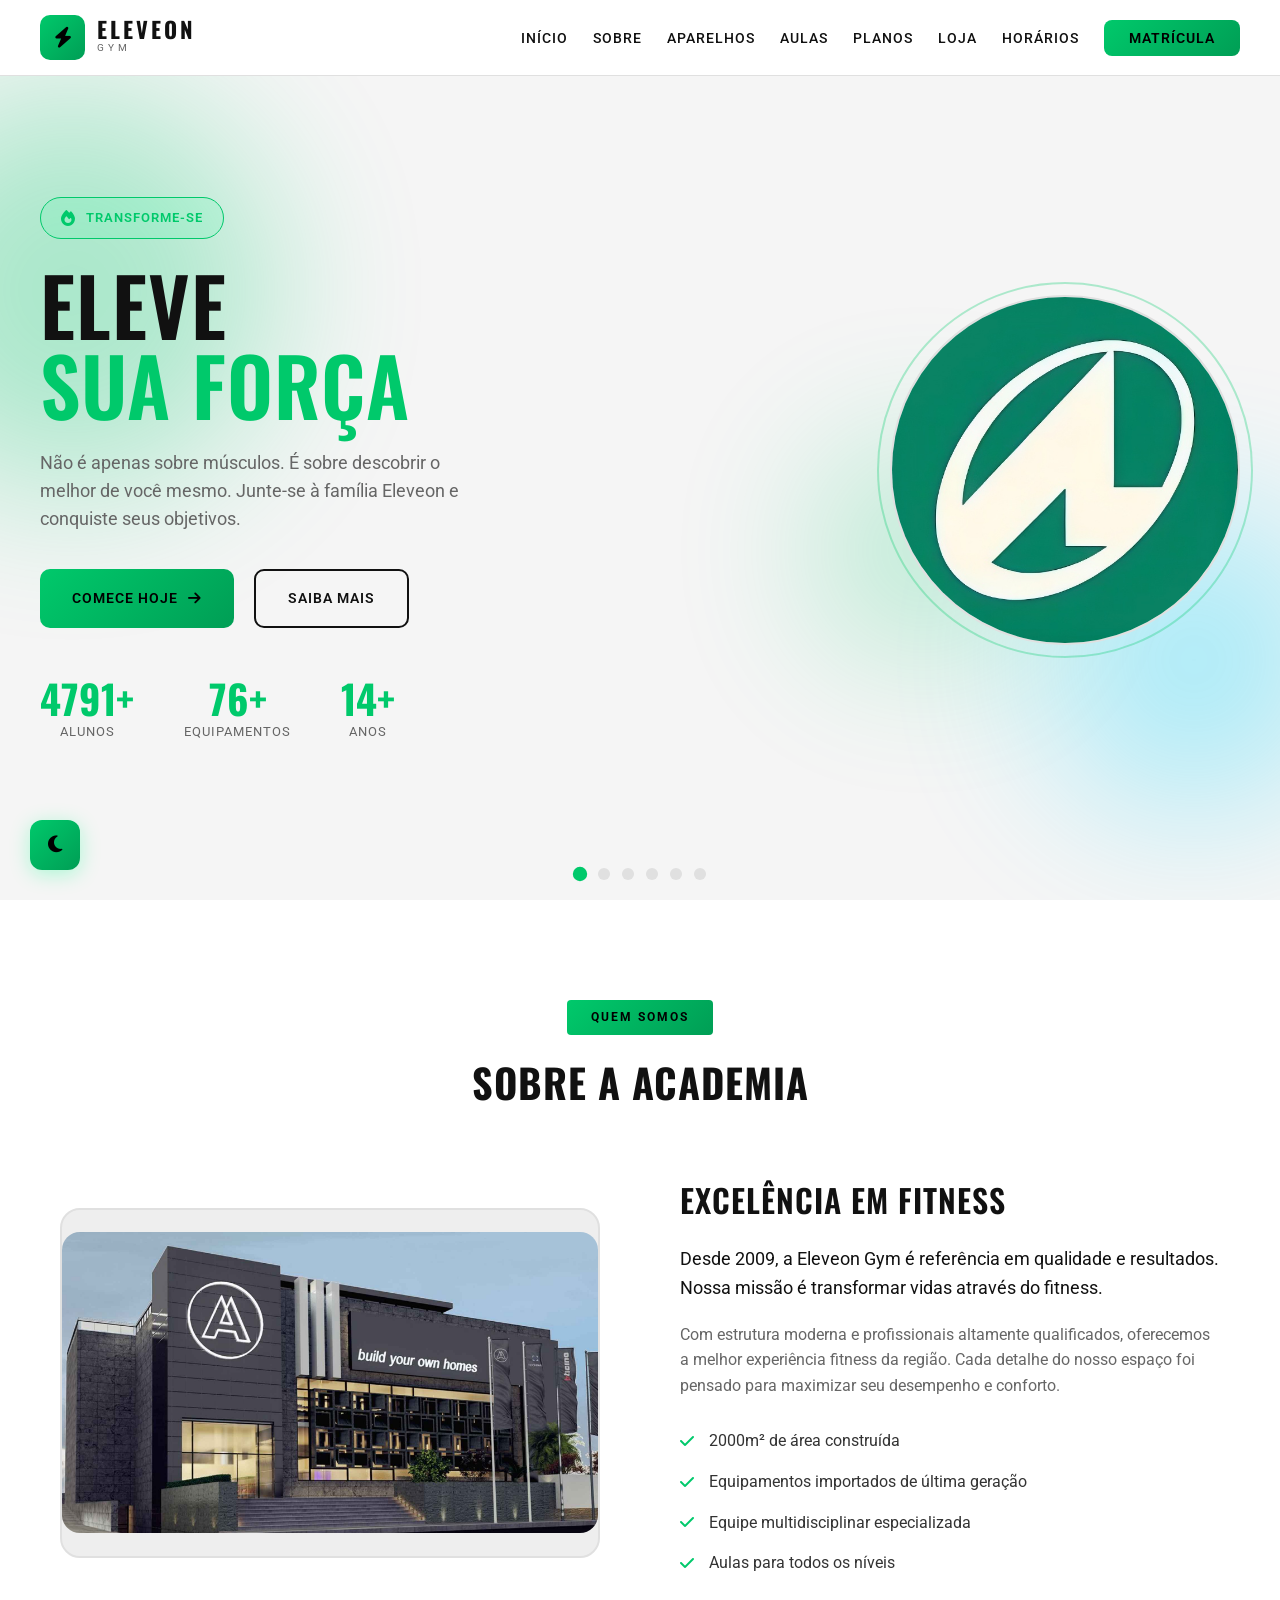
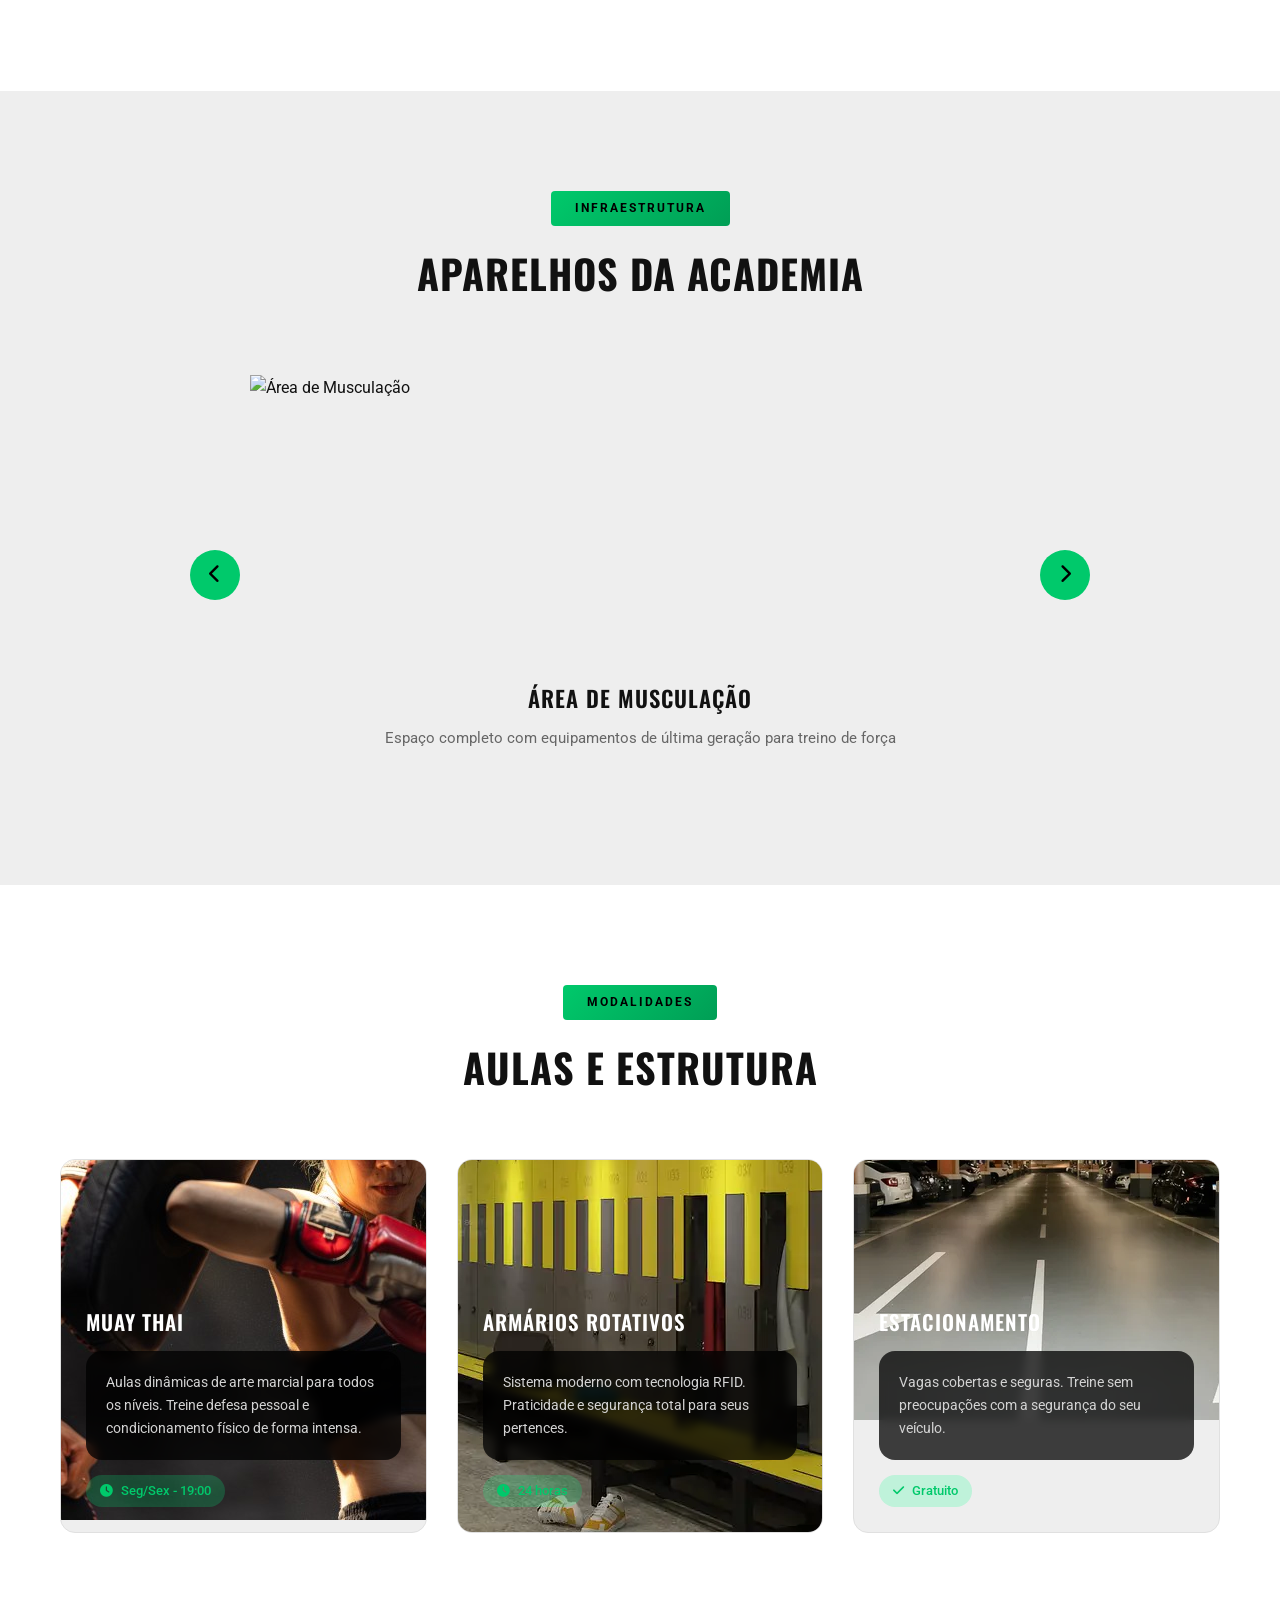
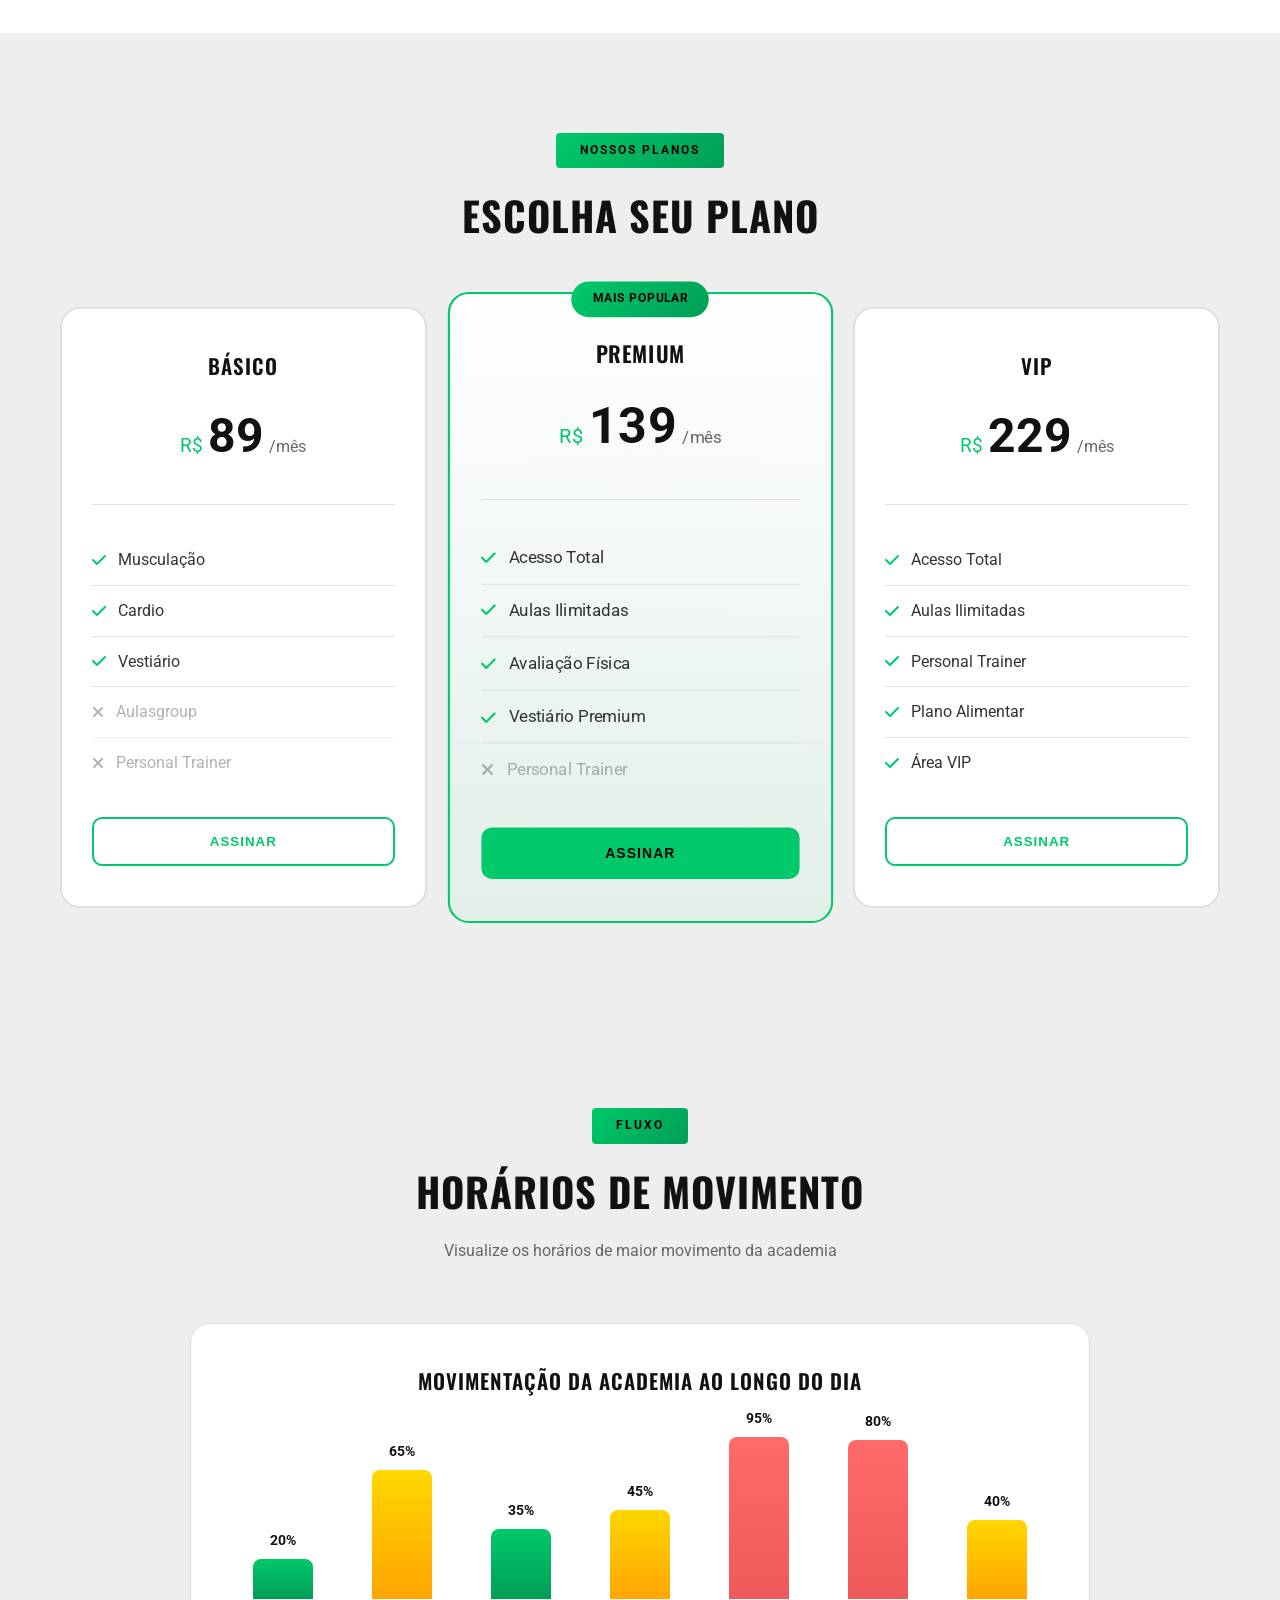
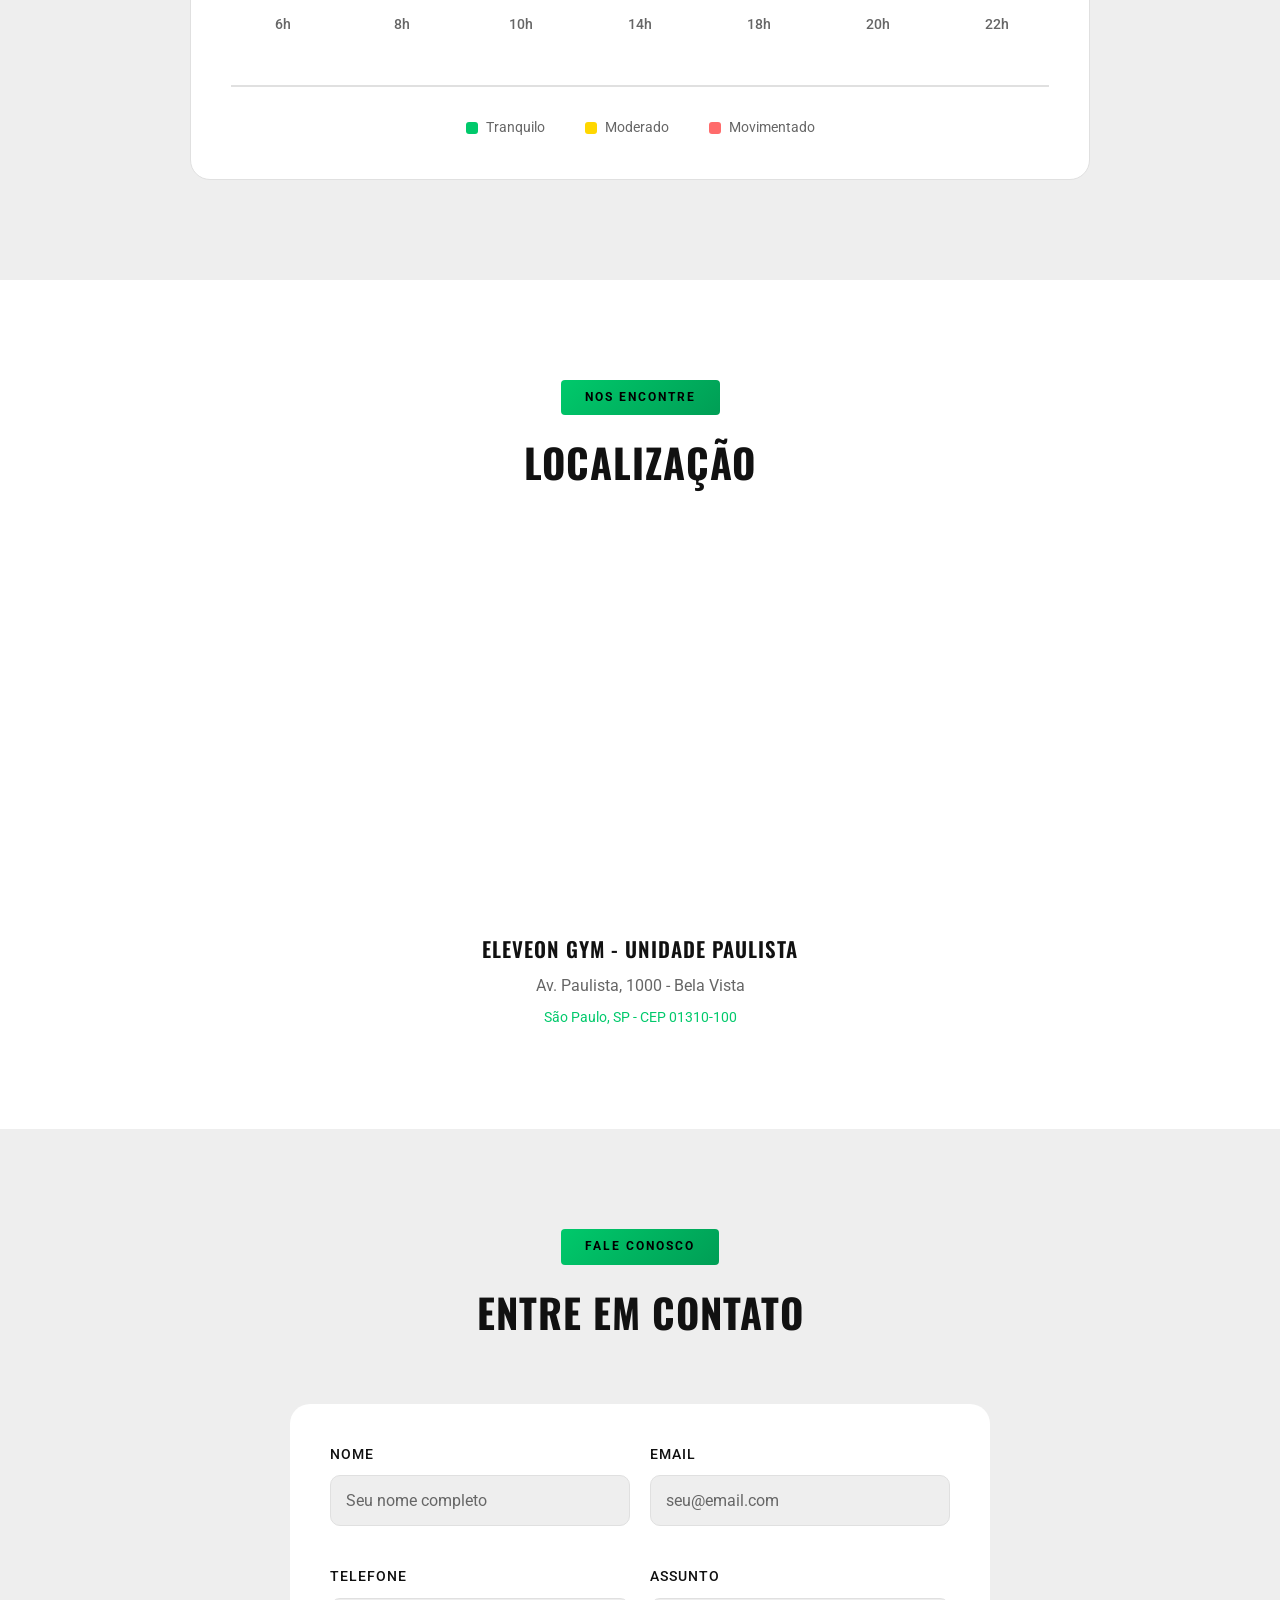
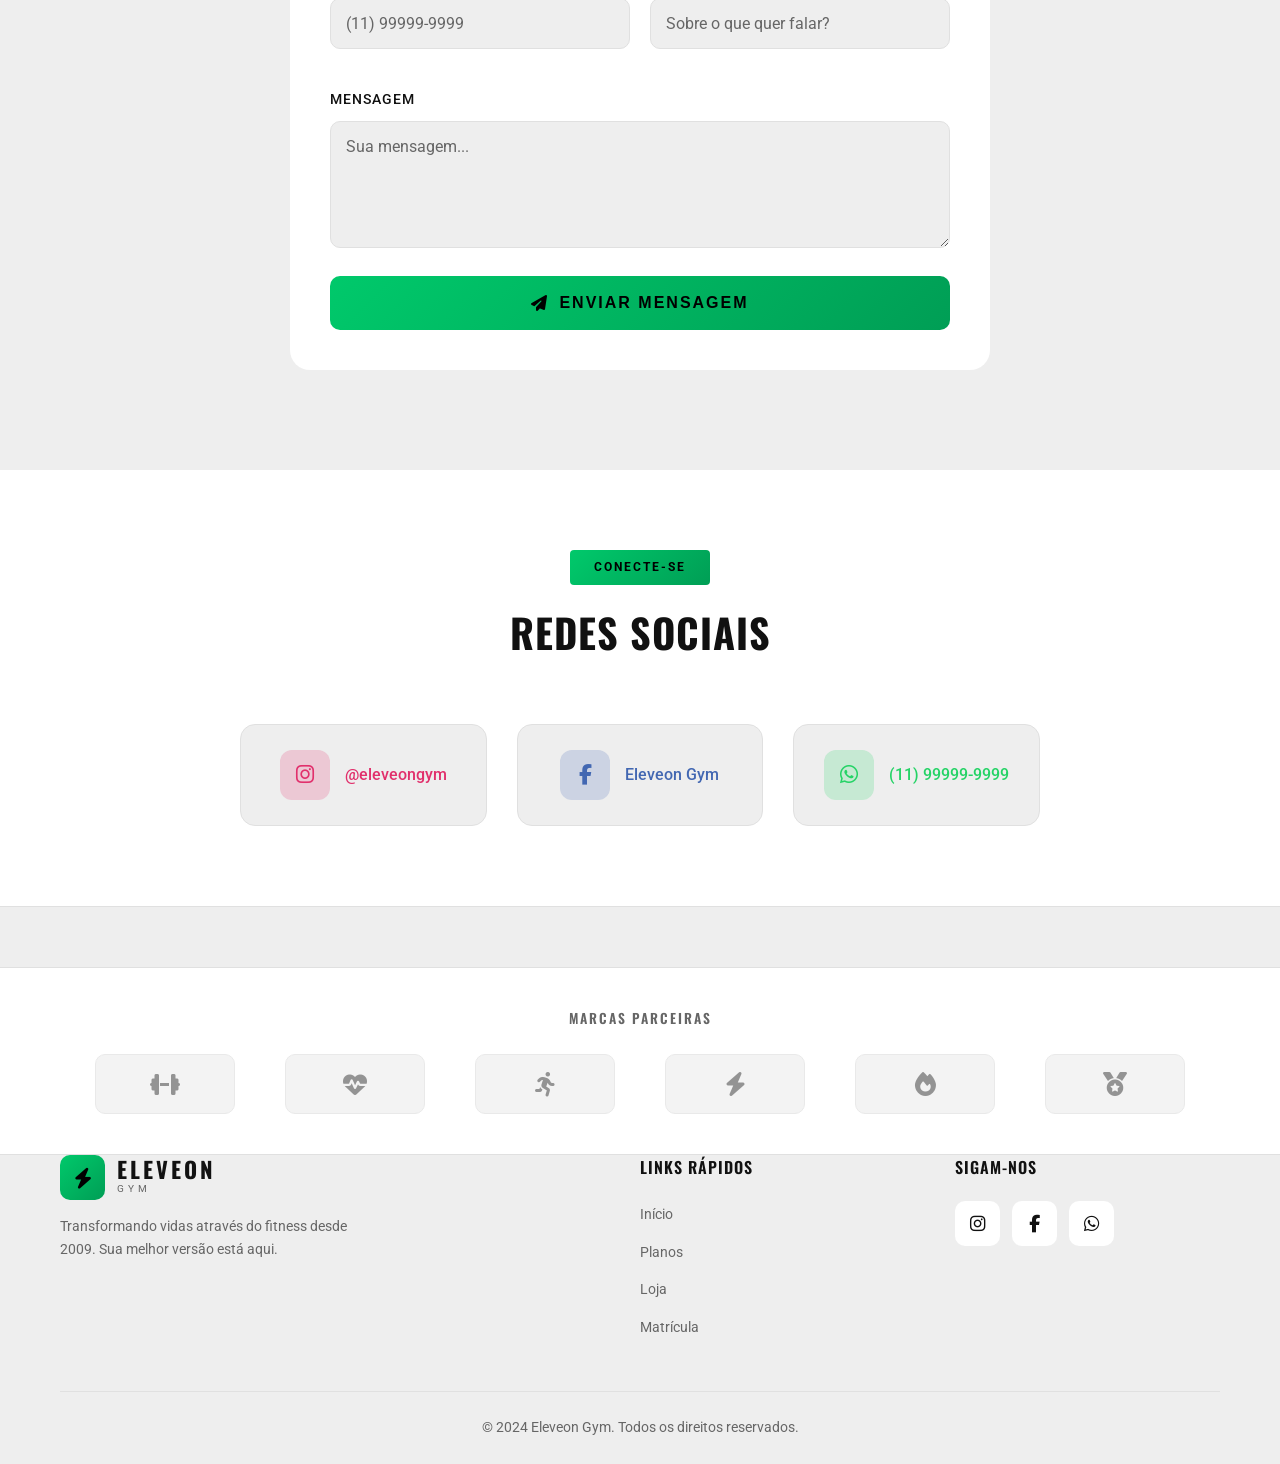
==== EleveOnGym-prototipo/index.html @ 3f0f0d49 "10/03/2026 prototipo eleveongym" ====
<!DOCTYPE html>
<html lang="pt-BR" data-theme="dark">
<head>
    <meta charset="UTF-8">
    <meta name="viewport" content="width=device-width, initial-scale=1.0">
    <title>Eleveon Gym | Transforme Seu Corpo</title>
    <link rel="stylesheet" href="style.css">
    <link rel="preconnect" href="https://fonts.googleapis.com">
    <link rel="preconnect" href="https://fonts.gstatic.com" crossorigin>
    <link href="https://fonts.googleapis.com/css2?family=Oswald:wght@300;400;500;600;700&family=Roboto:wght@300;400;500;700;900&display=swap" rel="stylesheet">
    <link rel="stylesheet" href="https://cdnjs.cloudflare.com/ajax/libs/font-awesome/6.5.1/css/all.min.css">
    <link rel="icon" href="assets/logo-circulo-eleveon.png">
</head>
<body>
    <!-- Theme Toggle -->
    <button class="theme-toggle" id="themeToggle" aria-label="Alternar tema">
        <i class="fas fa-sun"></i>
    </button>

    <!-- Scroll Top Button -->
    <button class="scroll-top" id="scrollTop" aria-label="Voltar ao topo">
        <i class="fas fa-chevron-up"></i>
    </button>

   

    <!-- Header -->
    <header class="main-header" id="mainHeader">
        <div class="header-wrapper">
            <a href="index.html" class="brand-logo">
                <div class="logo-icon">
                    <i class="fas fa-bolt"></i>
                </div>
                <div class="logo-text">
                    <span class="logo-main">ELEVEON</span>
                    <span class="logo-sub">GYM</span>
                </div>
            </a>
            
<nav class="main-nav" id="mainNav">
                <ul class="nav-menu">
                    <li><a href="#hero" class="nav-link">Início</a></li>
                    <li><a href="#sobre" class="nav-link">Sobre</a></li>
                    <li><a href="#aparelhos" class="nav-link">Aparelhos</a></li>
                    <li><a href="#aulas" class="nav-link">Aulas</a></li>
                    <li><a href="#planos" class="nav-link">Planos</a></li>
                    <li><a href="loja.html" class="nav-link">Loja</a></li>
                    <li><a href="#horarios" class="nav-link">Horários</a></li>
                    <li><a href="matricula.html" class="nav-link nav-cta">Matrícula</a></li>
                </ul>
            </nav>

            <button class="mobile-toggle" id="mobileToggle">
                <span></span>
                <span></span>
                <span></span>
            </button>
        </div>
    </header>

    <!-- Hero Section -->
    <section class="hero-section" id="hero">
        <div class="hero-shapes">
            <div class="shape shape-1"></div>
            <div class="shape shape-2"></div>
            <div class="shape shape-3"></div>
        </div>
        <div class="hero-content">
            <div class="hero-badge">
                <i class="fas fa-fire"></i>
                <span>Transforme-se</span>
            </div>
            <h1 class="hero-title">
                <span class="title-line">ELEVE</span>
                <span class="title-line accent">SUA FORÇA</span>
            </h1>
            <p class="hero-text">Não é apenas sobre músculos. É sobre descobrir o melhor de você mesmo. Junte-se à família Eleveon e conquiste seus objetivos.</p>
            <div class="hero-buttons">
                <a href="matricula.html" class="btn-hero primary">
                    <span>Comece Hoje</span>
                    <i class="fas fa-arrow-right"></i>
                </a>
                <a href="#sobre" class="btn-hero secondary">
                    <span>Saiba Mais</span>
                </a>
            </div>
            <div class="hero-stats">
                <div class="stat-item">
                    <span class="stat-number" data-count="5000">0</span>
                    <span class="stat-label">Alunos</span>
                </div>
                <div class="stat-item">
                    <span class="stat-number" data-count="80">0</span>
                    <span class="stat-label">Equipamentos</span>
                </div>
                <div class="stat-item">
                    <span class="stat-number" data-count="15">0</span>
                    <span class="stat-label">Anos</span>
                </div>
            </div>
        </div>
        <div class="hero-visual">
    <div class="visual-circle">
        <img src="assets/logo-eleveongym.jpeg" alt="Logo Eleveon Gym"  >
    </div>
</div>
    </section>

    <!-- About Section -->
    <section class="about-section" id="sobre">
        <div class="container">
            <div class="section-header">
                <span class="section-tag">Quem Somos</span>
                <h2 class="section-title">Sobre a Academia</h2>
            </div>
            <div class="about-grid">
                <div class="about-image">
                    <div class="image-frame">
                        <div class="frame-inner">
                            <img src="assets/fachada-academia.jpg" id="img-sobre">
                        </div>
                        <div class="frame-accent"></div>
                    </div>
                </div>
                <div class="about-content">
                    <h3>Excelência em Fitness</h3>
                    <p class="lead">Desde 2009, a Eleveon Gym é referência em qualidade e resultados. Nossa missão é transformar vidas através do fitness.</p>
                    <p>Com estrutura moderna e profissionais altamente qualificados, oferecemos a melhor experiência fitness da região. Cada detalhe do nosso espaço foi pensado para maximizar seu desempenho e conforto.</p>
                    <ul class="about-list">
                        <li>
                            <i class="fas fa-check"></i>
                            <span>2000m² de área construída</span>
                        </li>
                        <li>
                            <i class="fas fa-check"></i>
                            <span>Equipamentos importados de última geração</span>
                        </li>
                        <li>
                            <i class="fas fa-check"></i>
                            <span>Equipe multidisciplinar especializada</span>
                        </li>
                        <li>
                            <i class="fas fa-check"></i>
                            <span>Aulas para todos os níveis</span>
                        </li>
                    </ul>
                </div>
            </div>
        </div>
    </section>

    <!-- Equipment Carousel Section -->
    <section class="equipment-section" id="aparelhos">
        <div class="container">
            <div class="section-header light">
                <span class="section-tag">Infraestrutura</span>
                <h2 class="section-title">Aparelhos da Academia</h2>
            </div>
            
            <!-- Carousel -->
            <div class="equipment-carousel">
                <button class="carousel-btn prev-btn" id="prevBtn">
                    <i class="fas fa-chevron-left"></i>
                </button>
                
                <div class="carousel-track-wrapper">
                    <div class="carousel-track" id="carouselTrack">
                        <div class="carousel-card">
                            <div class="card-image">
                                <img src="https://images.unsplash.com/photo-1534438327276-14e5300c3a48?w=500&h=350&fit=crop" alt="Área de Musculação">
                            </div>
                            <div class="card-content">
                                <h4>Área de Musculação</h4>
                                <p>Espaço completo com equipamentos de última geração para treino de força</p>
                            </div>
                        </div>
                        <div class="carousel-card">
                            <div class="card-image">
                                <img src="https://images.unsplash.com/photo-1571902943202-507ec2618e8f?w=500&h=350&fit=crop" alt="Esteiras e Cardio">
                            </div>
                            <div class="card-content">
                                <h4>Cardio e Esteiras</h4>
                                <p>Esteiras inteligentes e equipamentos de cardio de alta performance</p>
                            </div>
                        </div>
                        <div class="carousel-card">
                            <div class="card-image">
                                <img src="https://images.unsplash.com/photo-1517836357463-d25dfeac3438?w=500&h=350&fit=crop" alt="Halteres e Pesos">
                            </div>
                            <div class="card-content">
                                <h4>Halteres e Pesos</h4>
                                <p>Complete sua rotina com nossa variedade de halteres e barras</p>
                            </div>
                        </div>
                        <div class="carousel-card">
                            <div class="card-image">
                                <img src="https://images.unsplash.com/photo-1540497077202-7c8a3999166f?w=500&h=350&fit=crop" alt="Máquinas de Musculação">
                            </div>
                            <div class="card-content">
                                <h4>Máquinas Guidadas</h4>
                                <p>Equipamentos modernos para treino seguro e eficiente</p>
                            </div>
                        </div>
                        <div class="carousel-card">
                            <div class="card-image">
                                <img src="https://images.unsplash.com/photo-1518611012118-696072aa579a?w=500&h=350&fit=crop" alt="Área Funcional">
                            </div>
                            <div class="card-content">
                                <h4>Área Funcional</h4>
                                <p>Espaço dedicado para treinamento funcional e crossfit</p>
                            </div>
                        </div>
                        <div class="carousel-card">
                            <div class="card-image">
                                <img src="https://images.unsplash.com/photo-1549576490-b0b4831ef60a?w=500&h=350&fit=crop" alt="Aulas Coletivas">
                            </div>
                            <div class="card-content">
                                <h4>Aulas Coletivas</h4>
                                <p>Diversas modalidades de aulas em grupo com instrutores especializados</p>
                            </div>
                        </div>
                    </div>
                </div>
                
                <button class="carousel-btn next-btn" id="nextBtn">
                    <i class="fas fa-chevron-right"></i>
                </button>
            </div>
            
            <!-- Carousel Dots -->
            <div class="carousel-dots" id="carouselDots">
                <span class="dot active" data-index="0"></span>
                <span class="dot" data-index="1"></span>
                <span class="dot" data-index="2"></span>
                <span class="dot" data-index="3"></span>
                <span class="dot" data-index="4"></span>
                <span class="dot" data-index="5"></span>
            </div>
        </div>
    </section>

    <!-- Classes Section -->
    <section class="classes-section" id="aulas">
        <div class="container">
            <div class="section-header">
                <span class="section-tag">Modalidades</span>
                <h2 class="section-title">Aulas e Estrutura</h2>
            </div>
            <div class="classes-grid">
                <div class="class-card muay-thai">
                    <div class="class-visual">
                        <img src="assets/muay-thai-academia.jpg">
                    </div>
                    <div class="class-content">
                        <h4>Muay Thai</h4>
                        <p>Aulas dinâmicas de arte marcial para todos os níveis. Treine defesa pessoal e condicionamento físico de forma intensa.</p>
                        <span class="class-time">
                            <i class="fas fa-clock"></i>
                            Seg/Sex - 19:00
                        </span>
                    </div>
                </div>
                <div class="class-card lockers">
                    <div class="class-visual">
                        <img src="assets/armario-academia1.webp">
                    </div>
                    <div class="class-content">
                        <h4>Armários Rotativos</h4>
                        <p>Sistema moderno com tecnologia RFID. Praticidade e segurança total para seus pertences.</p>
                        <span class="class-time">
                            <i class="fas fa-clock"></i>
                            24 horas
                        </span>
                    </div>
                </div>
                <div class="class-card parking">
                    <div class="class-visual">
                        <img src="assets/estac1-academia.webp">
                    </div>
                    <div class="class-content">
                        <h4>Estacionamento</h4>
                        <p>Vagas cobertas e seguras. Treine sem preocupações com a segurança do seu veículo.</p>
                        <span class="class-time">
                            <i class="fas fa-check"></i>
                            Gratuito
                        </span>
                    </div>
                </div>
            </div>
        </div>
    </section>

    <!-- Plans Section -->
    <section class="plans-section" id="planos">
        <div class="container">
            <div class="section-header light">
                <span class="section-tag">Nossos Planos</span>
                <h2 class="section-title">Escolha Seu Plano</h2>
            </div>
            <div class="plans-grid">
                <div class="plan-card basic">
                    <div class="plan-header">
                        <h4>Básico</h4>
                        <div class="plan-price">
                            <span class="currency">R$</span>
                            <span class="amount">89</span>
                            <span class="period">/mês</span>
                        </div>
                    </div>
                    <ul class="plan-features">
                        <li><i class="fas fa-check"></i> Musculação</li>
                        <li><i class="fas fa-check"></i> Cardio</li>
                        <li><i class="fas fa-check"></i> Vestiário</li>
                        <li class="disabled"><i class="fas fa-times"></i> Aulasgroup</li>
                        <li class="disabled"><i class="fas fa-times"></i> Personal Trainer</li>
                    </ul>
                    <button onclick="window.location.href='matricula.html';" class="plan-btn">Assinar</button>
                </div>
                <div class="plan-card premium featured">
                    <div class="plan-badge">Mais Popular</div>
                    <div class="plan-header">
                        <h4>Premium</h4>
                        <div class="plan-price">
                            <span class="currency">R$</span>
                            <span class="amount">139</span>
                            <span class="period">/mês</span>
                        </div>
                    </div>
                    <ul class="plan-features">
                        <li><i class="fas fa-check"></i> Acesso Total</li>
                        <li><i class="fas fa-check"></i> Aulas Ilimitadas</li>
                        <li><i class="fas fa-check"></i> Avaliação Física</li>
                        <li><i class="fas fa-check"></i> Vestiário Premium</li>
                        <li class="disabled"><i class="fas fa-times"></i> Personal Trainer</li>
                    </ul>
                    <button onclick="window.location.href='matricula.html';" class="plan-btn">Assinar</button>
                </div>
                <div class="plan-card vip">
                    <div class="plan-header">
                        <h4>VIP</h4>
                        <div class="plan-price">
                            <span class="currency">R$</span>
                            <span class="amount">229</span>
                            <span class="period">/mês</span>
                        </div>
                    </div>
                    <ul class="plan-features">
                        <li><i class="fas fa-check"></i> Acesso Total</li>
                        <li><i class="fas fa-check"></i> Aulas Ilimitadas</li>
                        <li><i class="fas fa-check"></i> Personal Trainer</li>
                        <li><i class="fas fa-check"></i> Plano Alimentar</li>
                        <li><i class="fas fa-check"></i> Área VIP</li>
                    </ul>
                    <button onclick="window.location.href='matricula.html';" class="plan-btn">Assinar</button>
                </div>
            </div>
        </div>
    </section>

  

    <!-- Hours Chart Section -->
    <section class="chart-section" id="horarios">
        <div class="container">
            <div class="section-header light">
                <span class="section-tag">Fluxo</span>
                <h2 class="section-title">Horários de Movimento</h2>
                <p class="section-desc">Visualize os horários de maior movimento da academia</p>
            </div>
            <div class="chart-container" id="gymChart">
                <!-- Chart will be generated by JavaScript -->
            </div>
        </div>
    </section>

<!-- Location Section -->
    <section class="location-section" id="localizacao">
        <div class="container">
            <div class="section-header">
                <span class="section-tag">Nos Encontre</span>
                <h2 class="section-title">Localização</h2>
            </div>
            <div class="map-container">
                <iframe 
                    src="https://www.google.com/maps/embed?pb=!1m18!1m12!1m3!1d3657.0972573792995!2d-46.65217618554343!3d-23.56205728468081!2m3!1f0!2f0!3f0!3m2!1i1024!2i768!4f13.1!3m3!1m2!1s0x94ce59541c6c79c3%3A0x36a90cd7bc5d302!2sAv.%20Paulista%2C%20S%C3%A3o%20Paulo%20-%20SP!5e0!3m2!1spt-BR!2sbr!4v1645564758621!5m2!1spt-BR!2sbr" 
                    width="100%" 
                    height="350" 
                    style="border:0; border-radius: 20px;" 
                    allowfullscreen="" 
                    loading="lazy">
                </iframe>
                <div class="map-info">
                    <h4>Eleveon Gym - Unidade Paulista</h4>
                    <p>Av. Paulista, 1000 - Bela Vista</p>
                    <span>São Paulo, SP - CEP 01310-100</span>
                </div>
            </div>
        </div>
    </section>

    <!-- Contact Section -->
    <section class="contact-section" id="contato">
        <div class="container">
            <div class="section-header">
                <span class="section-tag">Fale Conosco</span>
                <h2 class="section-title">Entre em Contato</h2>
            </div>
            <form class="contact-form" id="contactForm">
                <div class="form-row">
                    <div class="form-group">
                        <label for="nome">Nome</label>
                        <input type="text" id="nome" placeholder="Seu nome completo" required>
                    </div>
                    <div class="form-group">
                        <label for="email">Email</label>
                        <input type="email" id="email" placeholder="seu@email.com" required>
                    </div>
                </div>
                <div class="form-row">
                    <div class="form-group">
                        <label for="telefone">Telefone</label>
                        <input type="tel" id="telefone" placeholder="(11) 99999-9999" required>
                    </div>
                    <div class="form-group">
                        <label for="assunto">Assunto</label>
                        <input type="text" id="assunto" placeholder="Sobre o que quer falar?">
                    </div>
                </div>
                <div class="form-group full">
                    <label for="mensagem">Mensagem</label>
                    <textarea id="mensagem" rows="5" placeholder="Sua mensagem..." required></textarea>
                </div>
                <button type="submit" class="submit-button">
                    <i class="fas fa-paper-plane"></i>
                    Enviar Mensagem
                </button>
            </form>
        </div>
    </section>

    <!-- Social Section -->
    <section class="social-section" id="redes">
        <div class="container">
            <div class="section-header">
                <span class="section-tag">Conecte-se</span>
                <h2 class="section-title">Redes Sociais</h2>
            </div>
            <div class="social-grid">
                <a href="#" class="social-card instagram">
                    <div class="social-icon">
                        <i class="fab fa-instagram"></i>
                    </div>
                    <span>@eleveongym</span>
                </a>
                <a href="#" class="social-card facebook">
                    <div class="social-icon">
                        <i class="fab fa-facebook-f"></i>
                    </div>
                    <span>Eleveon Gym</span>
                </a>
                <a href="#" class="social-card whatsapp">
                    <div class="social-icon">
                        <i class="fab fa-whatsapp"></i>
                    </div>
                    <span>(11) 99999-9999</span>
                </a>
            </div>
        </div>
    </section>

<!-- Footer -->
    <footer class="main-footer">
        <!-- Partner Brands Section -->
        <div class="brands-section">
            <div class="container">
                <div class="brands-wrapper">
                    <h4 class="brands-title">Marcas Parceiras</h4>
                    <div class="brands-grid">
                        <div class="brand-item">
                            <i class="fas fa-dumbbell"></i>
                        </div>
                        <div class="brand-item">
                            <i class="fas fa-heart-pulse"></i>
                        </div>
                        <div class="brand-item">
                            <i class="fas fa-running"></i>
                        </div>
                        <div class="brand-item">
                            <i class="fas fa-bolt"></i>
                        </div>
                        <div class="brand-item">
                            <i class="fas fa-fire"></i>
                        </div>
                        <div class="brand-item">
                            <i class="fas fa-medal"></i>
                        </div>
                    </div>
                </div>
            </div>
        </div>
        
        <div class="container">
            <div class="footer-grid">
                <div class="footer-brand">
                    <a href="index.html" class="brand-logo">
                        <div class="logo-icon">
                            <i class="fas fa-bolt"></i>
                        </div>
                        <div class="logo-text">
                            <span class="logo-main">ELEVEON</span>
                            <span class="logo-sub">GYM</span>
                        </div>
                    </a>
                    <p>Transformando vidas através do fitness desde 2009. Sua melhor versão está aqui.</p>
                </div>
                <div class="footer-links">
                    <h5>Links Rápidos</h5>
                    <ul>
                        <li><a href="#hero">Início</a></li>
                        <li><a href="#planos">Planos</a></li>
                        <li><a href="loja.html">Loja</a></li>
                        <li><a href="matricula.html">Matrícula</a></li>
                    </ul>
                </div>
                <div class="footer-social">
                    <h5>Sigam-nos</h5>
                    <div class="social-icons">
                        <a href="#" aria-label="Instagram"><i class="fab fa-instagram"></i></a>
                        <a href="#" aria-label="Facebook"><i class="fab fa-facebook-f"></i></a>
                        <a href="#" aria-label="WhatsApp"><i class="fab fa-whatsapp"></i></a>
                    </div>
                </div>
            </div>
            <div class="footer-bottom">
                <p>&copy; 2024 Eleveon Gym. Todos os direitos reservados.</p>
            </div>
        </div>
    </footer>

    <script src="script.js"></script>
</body>
</html>
---- EleveOnGym-prototipo/style.css ----
/* ========================================
   ELEVEON GYM - New Design
   ======================================== */

/* CSS Variables */
:root {
    /* Colors - Dark Theme */
    --primary: #00FF87;
    --primary-dark: #00CC6A;
    --primary-light: #66FFB2;
    --accent: #00D4FF;
    --dark: #0A0A0A;
    --dark-2: #141414;
    --dark-3: #1A1A1A;
    --dark-4: #222222;
    --light: #FFFFFF;
    --light-2: #E0E0E0;
    --gray: #888888;
    --gray-dark: #444444;
    
    /* Typography */
    --font-heading: 'Oswald', sans-serif;
    --font-body: 'Roboto', sans-serif;
    
    /* Transitions */
    --transition: all 0.3s ease;
    --transition-slow: all 0.5s ease;
}

/* Light Theme */
[data-theme="light"] {
    --dark: #F5F5F5;
    --dark-2: #FFFFFF;
    --dark-3: #EEEEEE;
    --dark-4: #E0E0E0;

    --light: #111111;
    --light-2: #333333;

    --gray: #666666;
    --gray-dark: #999999;

    --primary: #00C96B;
    --primary-dark: #009E55;
}

/* Reset & Base */
*, *::before, *::after {
    margin: 0;
    padding: 0;
    box-sizing: border-box;
}

html {
    scroll-behavior: smooth;
}

body {
    font-family: var(--font-body);
    background: var(--dark);
    color: var(--light);
    line-height: 1.6;
    overflow-x: hidden;
    transition: var(--transition);
}

a {
    text-decoration: none;
    color: inherit;
}

ul {
    list-style: none;
}

h1, h2, h3, h4, h5, h6 {
    font-family: var(--font-heading);
    font-weight: 600;
    letter-spacing: 1px;
    text-transform: uppercase;
}

.container {
    max-width: 1200px;
    margin: 0 auto;
    padding: 0 20px;
}

/* Section Styles */
.section-header {
    text-align: center;
    margin-bottom: 60px;
}

.section-header.light {
    color: var(--light);
}

.section-tag {
    display: inline-block;
    background: linear-gradient(135deg, var(--primary) 0%, var(--primary-dark) 100%);
    color: #000;
    padding: 8px 24px;
    font-size: 0.75rem;
    font-weight: 700;
    letter-spacing: 2px;
    text-transform: uppercase;
    border-radius: 4px;
    margin-bottom: 15px;
}

.section-title {
    font-size: 2.5rem;
    font-weight: 700;
}

.section-desc {
    color: var(--gray);
    margin-top: 15px;
}

/* Theme Toggle */
.theme-toggle {
    position: fixed;
    bottom: 30px;
    left: 30px;
    width: 50px;
    height: 50px;
    background: linear-gradient(135deg, var(--primary) 0%, var(--primary-dark) 100%);
    border: none;
    border-radius: 12px;
    cursor: pointer;
    z-index: 9999;
    display: flex;
    align-items: center;
    justify-content: center;
    font-size: 1.2rem;
    color: #000;
    transition: var(--transition);
    box-shadow: 0 4px 20px rgba(0, 255, 135, 0.3);
}

.theme-toggle:hover {
    transform: scale(1.1) rotate(10deg);
}

/* Scroll Top */
.scroll-top {
    position: fixed;
    bottom: 30px;
    right: 30px;
    width: 50px;
    height: 50px;
    background: var(--dark-3);
    border: 2px solid var(--primary);
    border-radius: 12px;
    cursor: pointer;
    z-index: 9999;
    display: flex;
    align-items: center;
    justify-content: center;
    color: var(--primary);
    opacity: 0;
    visibility: hidden;
    transition: var(--transition);
}

.scroll-top.visible {
    opacity: 1;
    visibility: visible;
}

.scroll-top:hover {
    background: var(--primary);
    color: #000;
}

/* Product Modal */
.product-modal {
    position: fixed;
    inset: 0;
    z-index: 10000;
    display: none;
    align-items: center;
    justify-content: center;
    padding: 20px;
}

.product-modal.active {
    display: flex;
}

.modal-overlay {
    position: absolute;
    inset: 0;
    background: rgba(0, 0, 0, 0.8);
    backdrop-filter: blur(5px);
}

.modal-container {
    position: relative;
    background: var(--dark-2);
    border-radius: 20px;
    max-width: 500px;
    width: 100%;
    overflow: hidden;
    border: 1px solid var(--dark-4);
    animation: modalIn 0.3s ease;
}

@keyframes modalIn {
    from {
        opacity: 0;
        transform: scale(0.9) translateY(20px);
    }
    to {
        opacity: 1;
        transform: scale(1) translateY(0);
    }
}

.modal-close {
    position: absolute;
    top: 15px;
    right: 15px;
    width: 40px;
    height: 40px;
    background: var(--dark-3);
    border: none;
    border-radius: 10px;
    color: var(--light);
    font-size: 1rem;
    cursor: pointer;
    transition: var(--transition);
    z-index: 10;
}

.modal-close:hover {
    background: var(--primary);
    color: #000;
}

.modal-body {
    display: flex;
    flex-direction: column;
}

.modal-image-area {
    height: 200px;
    background: var(--dark-3);
    display: flex;
    align-items: center;
    justify-content: center;
}

.modal-image-area i {
    font-size: 4rem;
    color: var(--primary);
    opacity: 0.6;
}

.modal-info {
    padding: 30px;
    text-align: center;
}

.modal-category {
    color: var(--primary);
    font-size: 0.8rem;
    font-weight: 600;
    text-transform: uppercase;
    letter-spacing: 1px;
}

.modal-info h2 {
    font-size: 1.5rem;
    margin: 10px 0;
}

.modal-info p {
    color: var(--gray);
    font-size: 0.9rem;
    margin-bottom: 20px;
}

.modal-price {
    font-size: 2rem;
    font-weight: 700;
    color: var(--primary);
    margin-bottom: 20px;
}

.modal-btn {
    width: 100%;
    padding: 15px;
    background: linear-gradient(135deg, var(--primary) 0%, var(--primary-dark) 100%);
    border: none;
    border-radius: 10px;
    color: #000;
    font-weight: 700;
    font-size: 1rem;
    text-transform: uppercase;
    cursor: pointer;
    transition: var(--transition);
}

.modal-btn:hover {
    transform: translateY(-2px);
    box-shadow: 0 5px 20px rgba(0, 255, 135, 0.4);
}

/* ========================================
   HEADER
   ======================================== */
.main-header {
    position: fixed;
    top: 0;
    left: 0;
    width: 100%;
    background: var(--dark-2);
    backdrop-filter: blur(20px);
    border-bottom: 1px solid var(--dark-4);
    z-index: 1000;
    transition: all 0.3s ease;
}

.main-header.scrolled {
    background: var(--dark-2);
}

.header-wrapper {
    display: flex;
    justify-content: space-between;
    align-items: center;
    padding: 15px 40px;
    max-width: 1400px;
    margin: 0 auto;
}

.brand-logo {
    display: flex;
    align-items: center;
    gap: 12px;
}

.logo-icon {
    width: 45px;
    height: 45px;
    background: linear-gradient(135deg, var(--primary) 0%, var(--primary-dark) 100%);
    border-radius: 10px;
    display: flex;
    align-items: center;
    justify-content: center;
    font-size: 1.3rem;
    color: #000;
}

.logo-text {
    display: flex;
    flex-direction: column;
}

.logo-main {
    font-family: var(--font-heading);
    font-size: 1.4rem;
    font-weight: 700;
    letter-spacing: 3px;
    color: var(--light);
    line-height: 1;
}

.logo-sub {
    font-size: 0.65rem;
    letter-spacing: 4px;
    color: var(--gray);
}

.main-nav .nav-menu {
    display: flex;
    gap: 25px;
    align-items: center;
}

.nav-link {
    font-size: 0.85rem;
    font-weight: 500;
    text-transform: uppercase;
    letter-spacing: 1px;
    position: relative;
    padding: 8px 0;
    transition: var(--transition);
}

.nav-link::before {
    content: '';
    position: absolute;
    bottom: 0;
    left: 0;
    width: 0;
    height: 2px;
    background: var(--primary);
    transition: var(--transition);
}

.nav-link:hover::before,
.nav-link.active::before {
    width: 100%;
}

.nav-link:hover {
    color: var(--primary);
}

.nav-cta {
    background: linear-gradient(135deg, var(--primary) 0%, var(--primary-dark) 100%);
    color: #000;
    padding: 10px 25px;
    border-radius: 8px;
    font-weight: 600;
}

.nav-cta::before {
    display: none;
}

.nav-cta:hover {
    color: #000;
    transform: translateY(-2px);
}

.mobile-toggle {
    display: none;
    flex-direction: column;
    gap: 6px;
    background: none;
    border: none;
    cursor: pointer;
    padding: 5px;
}

.mobile-toggle span {
    width: 28px;
    height: 3px;
    background: var(--light);
    border-radius: 3px;
    transition: var(--transition);
}

.mobile-toggle.active span:nth-child(1) {
    transform: rotate(45deg) translate(6px, 6px);
}

.mobile-toggle.active span:nth-child(2) {
    opacity: 0;
}

.mobile-toggle.active span:nth-child(3) {
    transform: rotate(-45deg) translate(6px, -6px);
}

/* ========================================
   HERO SECTION
   ======================================== */
.hero-section {
    min-height: 100vh;
    display: flex;
    align-items: center;
    justify-content: space-between;
    padding: 120px 40px 80px;
    position: relative;
    overflow: hidden;
    background: var(--dark);
}

.hero-shapes {
    position: absolute;
    inset: 0;
    pointer-events: none;
}

.shape {
    position: absolute;
    border-radius: 50%;
    filter: blur(80px);
    opacity: 0.3;
}

.shape-1 {
    width: 400px;
    height: 400px;
    background: var(--primary);
    top: 10%;
    left: -10%;
    animation: float 8s ease-in-out infinite;
}

.shape-2 {
    width: 300px;
    height: 300px;
    background: var(--accent);
    bottom: 10%;
    right: -5%;
    animation: float 6s ease-in-out infinite reverse;
}

.shape-3 {
    width: 200px;
    height: 200px;
    background: var(--primary);
    top: 50%;
    right: 20%;
    animation: float 10s ease-in-out infinite;
}

@keyframes float {
    0%, 100% { transform: translateY(0); }
    50% { transform: translateY(-30px); }
}

.hero-content {
    max-width: 600px;
    z-index: 2;
}

.hero-badge {
    display: inline-flex;
    align-items: center;
    gap: 10px;
    background: rgba(0, 255, 135, 0.1);
    border: 1px solid var(--primary);
    padding: 10px 20px;
    border-radius: 30px;
    margin-bottom: 25px;
    color: var(--primary);
    font-size: 0.8rem;
    font-weight: 600;
    text-transform: uppercase;
    letter-spacing: 1px;
}

.hero-badge i {
    font-size: 1rem;
}

.hero-title {
    font-size: 5rem;
    line-height: 1;
    margin-bottom: 25px;
}

.title-line {
    display: block;
    color: var(--light);
}

.title-line.accent {
    color: var(--primary);
}

.hero-text {
    font-size: 1.1rem;
    color: var(--gray);
    margin-bottom: 35px;
    max-width: 450px;
}

.hero-buttons {
    display: flex;
    gap: 20px;
    margin-bottom: 50px;
}

.btn-hero {
    display: inline-flex;
    align-items: center;
    gap: 10px;
    padding: 16px 32px;
    border-radius: 10px;
    font-weight: 600;
    text-transform: uppercase;
    letter-spacing: 1px;
    font-size: 0.9rem;
    transition: var(--transition);
}

.btn-hero.primary {
    background: linear-gradient(135deg, var(--primary) 0%, var(--primary-dark) 100%);
    color: #000;
}

.btn-hero.primary:hover {
    transform: translateY(-3px);
    box-shadow: 0 10px 30px rgba(0, 255, 135, 0.4);
}

.btn-hero.primary i {
    transition: var(--transition);
}

.btn-hero.primary:hover i {
    transform: translateX(5px);
}

.btn-hero.secondary {
    background: transparent;
    border: 2px solid var(--light);
    color: var(--light);
}

.btn-hero.secondary:hover {
    background: var(--light);
    color: var(--dark);
}

.hero-stats {
    display: flex;
    gap: 50px;
}

.stat-item {
    text-align: center;
}

.stat-number {
    display: block;
    font-family: var(--font-heading);
    font-size: 2.5rem;
    font-weight: 700;
    color: var(--primary);
    line-height: 1;
}

.stat-label {
    font-size: 0.8rem;
    color: var(--gray);
    text-transform: uppercase;
    letter-spacing: 1px;
}

.hero-visual {
    position: relative;
    z-index: 2;
}

.visual-circle {
    width: 350px;
    height: 350px;
    background: linear-gradient(135deg, var(--dark-3) 0%, var(--dark-2) 100%);
    border-radius: 50%;
    display: flex;
    align-items: center;
    justify-content: center;
    border: 2px solid var(--dark-4);
    position: relative;
}

.visual-circle::before {
    content: '';
    position: absolute;
    inset: -15px;
    border: 2px solid var(--primary);
    border-radius: 50%;
    opacity: 0.3;
}

.visual-circle i {
    font-size: 6rem;
    color: var(--primary);
    opacity: 0.6;
}

/* ========================================
   ABOUT SECTION
   ======================================== */
.about-section {
    padding: 100px 0;
    background: var(--dark-2);
}

.about-grid {
    display: grid;
    grid-template-columns: 1fr 1fr;
    gap: 80px;
    align-items: center;
}

.about-image {
    position: relative;
}

.image-frame {
    position: relative;
    width: 100%;
    max-width: 700px;
}

.frame-inner {
    width: 100%;
    height: 350px;
    background: var(--dark-3);
    border-radius: 20px;
    display: flex;
    align-items: center;
    justify-content: center;
    border: 2px solid var(--dark-4);
}

.frame-inner i {
    font-size: 5rem;
    color: var(--primary);
    opacity: 0.5;
}

.frame-accent {
    position: absolute;
    bottom: -20px;
    right: -20px;
    width: 150px;
    height: 150px;
    background: linear-gradient(135deg, var(--primary) 0%, var(--primary-dark) 100%);
    border-radius: 20px;
    z-index: -1;
}

.about-content h3 {
    font-size: 2rem;
    margin-bottom: 20px;
}

.about-content .lead {
    font-size: 1.1rem;
    color: var(--light);
    margin-bottom: 20px;
}

.about-content > p {
    color: var(--gray);
    margin-bottom: 30px;
}

.about-list li {
    display: flex;
    align-items: center;
    gap: 15px;
    margin-bottom: 15px;
    color: var(--light-2);
}

.about-list li i {
    color: var(--primary);
    font-size: 1rem;
}

/* ========================================
   EQUIPMENT CAROUSEL SECTION
   ======================================== */
.equipment-section {
    padding: 100px 0;
    background: var(--dark-3);
}

.equipment-carousel {
    position: relative;
    max-width: 1000px;
    margin: 0 auto;
    padding: 0 50px;
}

.carousel-btn {
    position: absolute;
    top: 50%;
    transform: translateY(-50%);
    width: 50px;
    height: 50px;
    background: var(--primary);
    border: none;
    border-radius: 50%;
    cursor: pointer;
    z-index: 10;
    display: flex;
    align-items: center;
    justify-content: center;
    transition: all 0.3s ease;
    color: #000;
    font-size: 1.2rem;
}

.carousel-btn:hover {
    background: var(--primary-dark);
    transform: translateY(-50%) scale(1.1);
}

.prev-btn {
    left: 0;
}

.next-btn {
    right: 0;
}

.carousel-track-wrapper {
    overflow: hidden;
    position: relative;
}

.carousel-track {
    display: flex;
    transition: transform 0.5s ease-in-out;
}

.carousel-card {
    flex: 0 0 100%;
    padding: 10px;
    box-sizing: border-box;
}

.carousel-card .equipment-card {
    background: var(--dark-2);
    border-radius: 20px;
    overflow: hidden;
    border: 2px solid var(--dark-4);
    transition: all 0.3s ease;
}

.carousel-card .equipment-card:hover {
    border-color: var(--primary);
    transform: translateY(-5px);
    box-shadow: 0 20px 40px rgba(0, 0, 0, 0.3);
}

.carousel-card .card-image {
    width: 100%;
    height: 280px;
    overflow: hidden;
    position: relative;
}

.carousel-card .card-image img {
    width: 100%;
    height: 100%;
    object-fit: cover;
    transition: transform 0.5s ease;
}

.carousel-card .equipment-card:hover .card-image img {
    transform: scale(1.1);
}

.carousel-card .card-content {
    padding: 25px;
    text-align: center;
}

.carousel-card .card-content h4 {
    font-size: 1.4rem;
    margin-bottom: 10px;
    color: var(--light);
    font-family: var(--font-heading);
    text-transform: uppercase;
}

.carousel-card .card-content p {
    color: var(--gray);
    font-size: 0.95rem;
    line-height: 1.6;
}

/* Carousel Dots */
.carousel-dots {
    display: flex;
    justify-content: center;
    gap: 12px;
    margin-top: 30px;
}

.carousel-dots .dot {
    width: 12px;
    height: 12px;
    border-radius: 50%;
    background: var(--dark-4);
    cursor: pointer;
    transition: all 0.3s ease;
    border: none;
}

.carousel-dots .dot.active {
    background: var(--primary);
    transform: scale(1.2);
}

.carousel-dots .dot:hover {
    background: var(--primary-light);
}

/* Responsive Carousel */
@media (max-width: 768px) {
    .equipment-carousel {
        padding: 0 40px;
    }
    
    .carousel-btn {
        width: 40px;
        height: 40px;
        font-size: 1rem;
    }
    
    .carousel-card .card-image {
        height: 220px;
    }
    
    .carousel-card .card-content h4 {
        font-size: 1.2rem;
    }
    
    .carousel-card .card-content p {
        font-size: 0.85rem;
    }
}

@media (max-width: 480px) {
    .equipment-carousel {
        padding: 0 30px;
    }
    
    .carousel-card .card-image {
        height: 180px;
    }
}

.equipment-card {
    background: var(--dark-2);
    padding: 40px 30px;
    border-radius: 15px;
    text-align: center;
    border: 1px solid var(--dark-4);
    transition: var(--transition);
    position: relative;
    overflow: hidden;
}

.equipment-card::before {
    content: '';
    position: absolute;
    top: 0;
    left: 0;
    width: 100%;
    height: 3px;
    background: linear-gradient(90deg, var(--primary), var(--accent));
    transform: scaleX(0);
    transform-origin: left;
    transition: var(--transition);
}

.equipment-card:hover::before {
    transform: scaleX(1);
}

.equipment-card:hover {
    transform: translateY(-10px);
    border-color: var(--primary);
}

.equipment-card .card-icon {
    width: 70px;
    height: 70px;
    background: rgba(0, 255, 135, 0.1);
    border-radius: 15px;
    display: flex;
    align-items: center;
    justify-content: center;
    margin: 0 auto 20px;
    transition: var(--transition);
}

.equipment-card:hover .card-icon {
    background: var(--primary);
}

.equipment-card .card-icon i {
    font-size: 1.8rem;
    color: var(--primary);
    transition: var(--transition);
}

.equipment-card:hover .card-icon i {
    color: #000;
}

.equipment-card h4 {
    font-size: 1.2rem;
    margin-bottom: 8px;
}

.equipment-card p {
    color: var(--gray);
    font-size: 0.9rem;
}

.card-line {
    width: 40px;
    height: 3px;
    background: var(--primary);
    margin: 20px auto 0;
    opacity: 0;
    transition: var(--transition);
}

.equipment-card:hover .card-line {
    opacity: 1;
}

/* ========================================
   CLASSES SECTION
   ======================================== */
.classes-section {
    padding: 100px 0;
    background: var(--dark-2);
}

.classes-grid {
    display: grid;
    grid-template-columns: repeat(3, 1fr);
    gap: 30px;
}

.class-card {
    background: var(--dark-3);
    border-radius: 15px;
    overflow: hidden;
    border: 1px solid var(--dark-4);
    transition: var(--transition);
}

.class-card:hover {
    transform: translateY(-8px);
    border-color: var(--primary);
}

.class-visual {
    height: 120px;
    display: flex;
    align-items: center;
    justify-content: center;
}

.class-card.muay-thai .class-visual {
    background: linear-gradient(135deg, #FF6B6B 0%, #EE5A5A 100%);
}

.class-card.lockers .class-visual {
    background: linear-gradient(135deg, #4ECDC4 0%, #44A8A0 100%);
}

.class-card.parking .class-visual {
    background: linear-gradient(135deg, var(--primary) 0%, var(--primary-dark) 100%);
}

.class-visual i {
    font-size: 2.5rem;
    color: #fff;
}

.class-content {
    padding: 25px;
}

.class-content h4 {
    font-size: 1.3rem;
    margin-bottom: 12px;
    color: white;
}

.class-content p {
    color: lightgrey;
    font-size: 0.9rem;
    margin-bottom: 15px;
    background: rgba(0,0,0,0.75);
    backdrop-filter: blur(4px);
    border-radius: 16px; /* aqui arredonda o retângulo */
    padding: 20px; /* espaço entre texto e borda */
}

.class-time {
    display: inline-flex;
    align-items: center;
    gap: 8px;
    background: rgba(0, 255, 135, 0.2);
    color: var(--primary);
    padding: 6px 14px;
    border-radius: 20px;
    font-size: 0.8rem;
    font-weight: 500;
}

/* ========================================
   PLANS SECTION
   ======================================== */
.plans-section {
    padding: 100px 0;
    background: var(--dark-3);
}

.plans-grid {
    display: grid;
    grid-template-columns: repeat(3, 1fr);
    gap: 30px;
    align-items: start;
}

.plan-card {
    background: var(--dark-2);
    border-radius: 20px;
    padding: 40px 30px;
    border: 2px solid var(--dark-4);
    transition: var(--transition);
    position: relative;
}

.plan-card:hover {
    transform: translateY(-10px);
    border-color: var(--primary);
}

.plan-card.featured {
    border-color: var(--primary);
    transform: scale(1.05);
    background: linear-gradient(180deg, var(--dark-2) 0%, rgba(0, 255, 135, 0.05) 100%);
}

.plan-card.featured:hover {
    transform: scale(1.05) translateY(-10px);
}

.plan-badge {
    position: absolute;
    top: -12px;
    left: 50%;
    transform: translateX(-50%);
    background: linear-gradient(135deg, var(--primary) 0%, var(--primary-dark) 100%);
    color: #000;
    padding: 8px 20px;
    font-size: 0.7rem;
    font-weight: 700;
    text-transform: uppercase;
    letter-spacing: 1px;
    border-radius: 20px;
}

.plan-header {
    text-align: center;
    margin-bottom: 30px;
    padding-bottom: 30px;
    border-bottom: 1px solid var(--dark-4);
}

.plan-header h4 {
    font-size: 1.3rem;
    margin-bottom: 15px;
}

.plan-price {
    display: flex;
    align-items: baseline;
    justify-content: center;
    gap: 5px;
}

.plan-price .currency {
    font-size: 1.2rem;
    color: var(--primary);
}

.plan-price .amount {
    font-size: 3rem;
    font-weight: 700;
    color: var(--light);
}

.plan-price .period {
    color: var(--gray);
}

.plan-features {
    margin-bottom: 30px;
}

.plan-features li {
    display: flex;
    align-items: center;
    gap: 12px;
    padding: 12px 0;
    border-bottom: 1px solid var(--dark-4);
    color: var(--light-2);
}

.plan-features li:last-child {
    border: none;
}

.plan-features li i.fa-check {
    color: var(--primary);
}

.plan-features li.disabled {
    color: var(--gray);
    opacity: 0.5;
}

.plan-features li.disabled i {
    color: var(--gray);
}

.plan-btn {
    width: 100%;
    padding: 15px;
    background: transparent;
    border: 2px solid var(--primary);
    border-radius: 10px;
    color: var(--primary);
    font-weight: 600;
    text-transform: uppercase;
    letter-spacing: 1px;
    cursor: pointer;
    transition: var(--transition);
}

.plan-btn:hover {
    background: var(--primary);
    color: #000;
}

.plan-card.featured .plan-btn {
    background: var(--primary);
    color: #000;
}

/* ========================================
   PRODUCTS SECTION
   ======================================== */
.products-section {
    padding: 100px 0;
    background: var(--dark-2);
}

.product-filters {
    display: flex;
    justify-content: center;
    gap: 15px;
    margin-bottom: 40px;
    flex-wrap: wrap;
}

.filter-btn {
    padding: 12px 25px;
    background: transparent;
    border: 1px solid var(--dark-4);
    color: var(--gray);
    border-radius: 8px;
    font-size: 0.85rem;
    font-weight: 500;
    cursor: pointer;
    transition: var(--transition);
}

.filter-btn:hover,
.filter-btn.active {
    background: var(--primary);
    border-color: var(--primary);
    color: #000;
}

.products-grid {
    display: grid;
    grid-template-columns: repeat(4, 1fr);
    gap: 25px;
}

.product-card {
    background: var(--dark-3);
    border-radius: 15px;
    overflow: hidden;
    border: 1px solid var(--dark-4);
    transition: var(--transition);
    cursor: pointer;
}

.product-card:hover {
    transform: translateY(-8px);
    border-color: var(--primary);
    box-shadow: 0 15px 40px rgba(0, 0, 0, 0.3);
}

.product-card.hidden {
    display: none;
}

.product-image {
    height: 150px;
    background: var(--dark-2);
    display: flex;
    align-items: center;
    justify-content: center;
    position: relative;
}

.product-image i {
    font-size: 3rem;
    color: var(--primary);
    opacity: 0.5;
}

.product-badge {
    position: absolute;
    top: 12px;
    left: 12px;
    background: linear-gradient(135deg, var(--primary) 0%, var(--primary-dark) 100%);
    color: #000;
    padding: 5px 12px;
    font-size: 0.65rem;
    font-weight: 700;
    text-transform: uppercase;
    border-radius: 4px;
}

.product-info {
    padding: 20px;
}

.product-info h4 {
    font-size: 1rem;
    font-family: var(--font-body);
    font-weight: 600;
    text-transform: none;
    margin-bottom: 5px;
}

.product-info p {
    color: var(--gray);
    font-size: 0.8rem;
    margin-bottom: 15px;
}

.product-bottom {
    display: flex;
    justify-content: space-between;
    align-items: center;
}

.product-price {
    font-size: 1.1rem;
    font-weight: 700;
    color: var(--primary);
}

.product-btn {
    padding: 8px 15px;
    background: transparent;
    border: 1px solid var(--primary);
    color: var(--primary);
    border-radius: 6px;
    font-size: 0.7rem;
    font-weight: 600;
    text-transform: uppercase;
    cursor: pointer;
    transition: var(--transition);
}

.product-btn:hover {
    background: var(--primary);
    color: #000;
}

/* ========================================
   CHART SECTION
   ======================================== */
.chart-section {
    padding: 100px 0;
    background: var(--dark-3);
}

.chart-container {
    max-width: 900px;
    margin: 0 auto;
    padding: 40px;
    background: var(--dark-2);
    border-radius: 20px;
    border: 1px solid var(--dark-4);
}

.chart-title {
    text-align: center;
    font-size: 1.3rem;
    margin-bottom: 40px;
}

.chart-bars {
    display: flex;
    align-items: flex-end;
    justify-content: space-between;
    height: 250px;
    gap: 15px;
    padding-bottom: 50px;
    border-bottom: 2px solid var(--dark-4);
}

.chart-bar-container {
    flex: 1;
    display: flex;
    flex-direction: column;
    align-items: center;
    justify-content: flex-end;
    height: 100%;
}

.chart-bar {
    width: 100%;
    max-width: 60px;
    border-radius: 8px 8px 0 0;
    position: relative;
    transition: height 1s ease;
}

.chart-bar.low {
    background: linear-gradient(180deg, var(--primary) 0%, var(--primary-dark) 100%);
}

.chart-bar.medium {
    background: linear-gradient(180deg, #FFD700 0%, #FFA500 100%);
}

.chart-bar.high {
    background: linear-gradient(180deg, #FF6B6B 0%, #EE5A5A 100%);
}

.chart-bar::after {
    content: attr(data-value);
    position: absolute;
    top: -30px;
    left: 50%;
    transform: translateX(-50%);
    font-weight: 700;
    font-size: 0.9rem;
    color: var(--light);
}

.chart-label {
    margin-top: 15px;
    font-size: 0.85rem;
    color: var(--gray);
    font-weight: 500;
}

.chart-legend {
    display: flex;
    justify-content: center;
    gap: 40px;
    margin-top: 30px;
}

.legend-item {
    display: flex;
    align-items: center;
    gap: 8px;
    color: var(--gray);
    font-size: 0.85rem;
}

.legend-dot {
    width: 12px;
    height: 12px;
    border-radius: 3px;
}

.legend-dot.low {
    background: var(--primary);
}

.legend-dot.medium {
    background: #FFD700;
}

.legend-dot.high {
    background: #FF6B6B;
}

/* ========================================
   LOCATION SECTION
   ======================================== */
.location-section {
    padding: 100px 0;
    background: var(--dark-2);
}

.map-container {
    max-width: 900px;
    margin: 0 auto;
}

.map-placeholder {
    height: 350px;
    background: var(--dark-3);
    border-radius: 20px;
    display: flex;
    flex-direction: column;
    align-items: center;
    justify-content: center;
    border: 1px solid var(--dark-4);
}

.map-icon {
    width: 80px;
    height: 80px;
    background: rgba(0, 255, 135, 0.1);
    border-radius: 50%;
    display: flex;
    align-items: center;
    justify-content: center;
    margin-bottom: 20px;
}

.map-icon i {
    font-size: 2rem;
    color: var(--primary);
}

.map-placeholder h4 {
    font-size: 1.5rem;
    margin-bottom: 8px;
}

.map-placeholder p {
    color: var(--gray);
    margin-bottom: 5px;
}

.map-placeholder span {
    color: var(--gray);
    font-size: 0.9rem;
    opacity: 0.7;
}

.map-info {
    text-align: center;
    margin-top: 20px;
}

.map-info h4 {
    font-size: 1.3rem;
    margin-bottom: 8px;
    color: var(--light);
}

.map-info p {
    color: var(--gray);
    margin-bottom: 5px;
}

.map-info span {
    color: var(--primary);
    font-size: 0.9rem;
}

/* ========================================
   CONTACT SECTION
   ======================================== */
.contact-section {
    padding: 100px 0;
    background: var(--dark-3);
}

.contact-form {
    max-width: 700px;
    margin: 0 auto;
    background: var(--dark-2);
    padding: 40px;
    border-radius: 20px;
}

.form-row {
    display: grid;
    grid-template-columns: 1fr 1fr;
    gap: 20px;
    margin-bottom: 20px;
}

.form-group {
    margin-bottom: 20px;
}

.form-group.full {
    grid-column: 1 / -1;
}

.form-group label {
    display: block;
    margin-bottom: 10px;
    font-weight: 500;
    font-size: 0.85rem;
    color: var(--light);
    text-transform: uppercase;
    letter-spacing: 1px;
}

.form-group input,
.form-group textarea,
.form-group select {
    width: 100%;
    padding: 15px;
    background: var(--dark-3);
    border: 1px solid var(--dark-4);
    border-radius: 10px;
    color: var(--light);
    font-family: var(--font-body);
    font-size: 1rem;
    transition: var(--transition);
}

.form-group input:focus,
.form-group textarea:focus,
.form-group select:focus {
    outline: none;
    border-color: var(--primary);
    box-shadow: 0 0 0 3px rgba(0, 255, 135, 0.1);
}

.form-group input::placeholder,
.form-group textarea::placeholder {
    color: var(--gray);
}

.form-group textarea {
    min-height: 120px;
    resize: vertical;
}

.form-group select {
    cursor: pointer;
}

.submit-button {
    display: inline-flex;
    align-items: center;
    justify-content: center;
    gap: 10px;
    width: 100%;
    padding: 18px;
    background: linear-gradient(135deg, var(--primary) 0%, var(--primary-dark) 100%);
    border: none;
    border-radius: 10px;
    color: #000;
    font-weight: 700;
    font-size: 1rem;
    text-transform: uppercase;
    letter-spacing: 2px;
    cursor: pointer;
    transition: var(--transition);
}

.submit-button:hover {
    transform: translateY(-3px);
    box-shadow: 0 10px 30px rgba(0, 255, 135, 0.4);
}

.submit-button.full {
    width: 100%;
}

/* ========================================
   SOCIAL SECTION
   ======================================== */
.social-section {
    padding: 80px 0;
    background: var(--dark-2);
}

.social-grid {
    display: grid;
    grid-template-columns: repeat(3, 1fr);
    gap: 30px;
    max-width: 800px;
    margin: 0 auto;
}

.social-card {
    display: flex;
    align-items: center;
    justify-content: center;
    gap: 15px;
    padding: 25px;
    background: var(--dark-3);
    border-radius: 15px;
    border: 1px solid var(--dark-4);
    transition: var(--transition);
}

.social-card:hover {
    transform: translateY(-5px);
}

.social-card .social-icon {
    width: 50px;
    height: 50px;
    border-radius: 12px;
    display: flex;
    align-items: center;
    justify-content: center;
    font-size: 1.3rem;
}

.social-card span {
    font-weight: 500;
}

.social-card.instagram {
    color: #E1306C;
}

.social-card.instagram:hover {
    border-color: #E1306C;
    background: rgba(225, 48, 108, 0.1);
}

.social-card.instagram .social-icon {
    background: rgba(225, 48, 108, 0.2);
}

.social-card.facebook {
    color: #4267B2;
}

.social-card.facebook:hover {
    border-color: #4267B2;
    background: rgba(66, 103, 178, 0.1);
}

.social-card.facebook .social-icon {
    background: rgba(66, 103, 178, 0.2);
}

.social-card.whatsapp {
    color: #25D366;
}

.social-card.whatsapp:hover {
    border-color: #25D366;
    background: rgba(37, 211, 102, 0.1);
}

.social-card.whatsapp .social-icon {
    background: rgba(37, 211, 102, 0.2);
}

/* ========================================
   FOOTER
   ======================================== */
.main-footer {
    background: var(--dark-3);
    padding: 60px 0 25px;
    border-top: 1px solid var(--dark-4);
}

.footer-grid {
    display: grid;
    grid-template-columns: 2fr 1fr 1fr;
    gap: 50px;
    margin-bottom: 40px;
}

.footer-brand p {
    color: var(--gray);
    margin-top: 15px;
    max-width: 300px;
    font-size: 0.9rem;
}

.footer-links h5,
.footer-social h5 {
    font-size: 1rem;
    margin-bottom: 20px;
}

.footer-links ul li {
    margin-bottom: 12px;
}

.footer-links a {
    color: var(--gray);
    transition: var(--transition);
    font-size: 0.9rem;
}

.footer-links a:hover {
    color: var(--primary);
    padding-left: 5px;
}

.social-icons {
    display: flex;
    gap: 12px;
}

.social-icons a {
    width: 45px;
    height: 45px;
    background: var(--dark-2);
    border-radius: 10px;
    display: flex;
    align-items: center;
    justify-content: center;
    color: var(--light);
    transition: var(--transition);
    font-size: 1.1rem;
}

.social-icons a:hover {
    background: var(--primary);
    color: #000;
    transform: translateY(-3px);
}

.footer-bottom {
    text-align: center;
    padding-top: 25px;
    border-top: 1px solid var(--dark-4);
}

.footer-bottom p {
    color: var(--gray);
    font-size: 0.85rem;
}

/* ========================================
   PAGE HERO (Matrícula)
   ======================================== */
.page-hero-section {
    padding: 180px 0 80px;
    background: var(--dark);
    text-align: center;
    position: relative;
    overflow: hidden;
}

.page-hero-shapes {
    position: absolute;
    inset: 0;
    pointer-events: none;
}

.page-hero-content {
    position: relative;
    z-index: 2;
}

.page-hero-badge {
    display: inline-flex;
    align-items: center;
    gap: 10px;
    background: rgba(0, 255, 135, 0.1);
    border: 1px solid var(--primary);
    padding: 10px 20px;
    border-radius: 30px;
    margin-bottom: 25px;
    color: var(--primary);
    font-size: 0.8rem;
    font-weight: 600;
    text-transform: uppercase;
    letter-spacing: 1px;
}

.page-hero-title {
    font-size: 3.5rem;
    margin-bottom: 15px;
}

.page-hero-title .accent {
    color: var(--primary);
}

.page-hero-text {
    font-size: 1.1rem;
    color: var(--gray);
    max-width: 500px;
    margin: 0 auto;
}

/* ========================================
   REGISTRATION SECTION
   ======================================== */
.registration-section {
    padding: 80px 0;
    background: var(--dark-2);
}

.registration-wrapper {
    display: grid;
    grid-template-columns: 1fr 1.3fr;
    gap: 60px;
    align-items: start;
}

.registration-info h2 {
    font-size: 2rem;
    margin-bottom: 20px;
}

.registration-info > p {
    color: var(--gray);
    margin-bottom: 30px;
}

.info-cards {
    margin-bottom: 30px;
}

.info-card {
    display: flex;
    gap: 20px;
    padding: 20px;
    background: var(--dark-3);
    border-radius: 12px;
    margin-bottom: 15px;
    border: 1px solid var(--dark-4);
}

.info-card .info-icon {
    width: 50px;
    height: 50px;
    min-width: 50px;
    background: linear-gradient(135deg, var(--primary) 0%, var(--primary-dark) 100%);
    border-radius: 12px;
    display: flex;
    align-items: center;
    justify-content: center;
    font-size: 1.2rem;
    color: #000;
}

.info-card .info-text h4 {
    font-size: 0.95rem;
    margin-bottom: 5px;
    font-family: var(--font-body);
    font-weight: 600;
    text-transform: none;
}

.info-card .info-text p {
    font-size: 0.85rem;
    color: var(--gray);
    line-height: 1.5;
}

.benefits-list h4 {
    font-size: 1.1rem;
    margin-bottom: 15px;
}

.benefits-list li {
    display: flex;
    align-items: center;
    gap: 12px;
    margin-bottom: 12px;
    color: var(--gray);
    font-size: 0.9rem;
}

.benefits-list li i {
    color: var(--primary);
}

.registration-form-wrapper {
    background: var(--dark-3);
    padding: 40px;
    border-radius: 20px;
    border: 1px solid var(--dark-4);
}

.registration-form .form-section {
    margin-bottom: 30px;
}

.registration-form .form-section h3 {
    font-size: 1.1rem;
    margin-bottom: 20px;
    display: flex;
    align-items: center;
    gap: 10px;
    color: var(--light);
}

.registration-form .form-section h3 i {
    color: var(--primary);
}

.form-terms {
    display: flex;
    align-items: center;
    gap: 12px;
    margin: 25px 0;
}

.form-terms input {
    width: 18px;
    height: 18px;
    accent-color: var(--primary);
    cursor: pointer;
}

.form-terms label {
    font-size: 0.9rem;
    color: var(--gray);
    cursor: pointer;
}

.form-terms a {
    color: var(--primary);
}

/* ========================================
   RESPONSIVE
   ======================================== */
@media (max-width: 1024px) {
    .products-grid {
        grid-template-columns: repeat(3, 1fr);
    }
    
    .hero-section {
        flex-direction: column;
        text-align: center;
        padding-top: 150px;
    }
    
    .hero-content {
        max-width: 100%;
    }
    
    .hero-text {
        max-width: 100%;
    }
    
    .hero-buttons {
        justify-content: center;
    }
    
    .hero-stats {
        justify-content: center;
    }
    
    .hero-visual {
        display: none;
    }
}

@media (max-width: 768px) {
    .header-wrapper {
        padding: 15px 20px;
    }
    
    .main-nav {
        position: fixed;
        top: 70px;
        left: -100%;
        width: 100%;
        height: calc(100vh - 70px);
        background: var(--dark-2);
        padding: 30px;
        transition: var(--transition);
    }
    
    .main-nav.active {
        left: 0;
    }
    
    .main-nav .nav-menu {
        flex-direction: column;
        align-items: flex-start;
    }
    
    .nav-link {
        padding: 12px 0;
        font-size: 1rem;
    }
    
    .mobile-toggle {
        display: flex;
    }
    
    .hero-title {
        font-size: 3rem;
    }
    
    .hero-stats {
        gap: 30px;
    }
    
    .about-grid,
    .plans-grid,
    .classes-grid,
    .registration-wrapper {
        grid-template-columns: 1fr;
    }
    
    .equipment-grid,
    .products-grid,
    .social-grid {
        grid-template-columns: 1fr;
    }
    
    .plan-card.featured {
        transform: scale(1);
    }
    
    .plan-card.featured:hover {
        transform: translateY(-10px);
    }
    
    .footer-grid {
        grid-template-columns: 1fr;
        gap: 30px;
    }
    
    .form-row {
        grid-template-columns: 1fr;
    }
}

@media (max-width: 480px) {
    .hero-title {
        font-size: 2.2rem;
    }
    
    .hero-buttons {
        flex-direction: column;
    }
    
    .btn-hero {
        width: 100%;
        justify-content: center;
    }
    
    .section-title {
        font-size: 2rem;
    }
    
    .hero-stats {
        flex-direction: column;
        gap: 20px;
    }
    
    .page-hero-title {
        font-size: 2.5rem;
    }
    
    .registration-form-wrapper {
        padding: 25px;
    }
    
    .product-filters {
        flex-direction: column;
    }
    
    .filter-btn {
        width: 100%;
    }
}
.visual-circle img {
    width: 100%;
    height: 100%;
    object-fit: cover;
    border-radius: 50%;
}

/* ========================================
   EQUIPMENT CAROUSEL
   ======================================== */
.equipment-carousel {
    position: relative;
    width: 100%;
    max-width: 900px;
    margin: 0 auto;
    overflow: hidden;
    border-radius: 20px;
}

.carousel-slides {
    position: relative;
    width: 100%;
    height: 400px;
}

.carousel-slide {
    position: absolute;
    top: 0;
    left: 0;
    width: 100%;
    height: 100%;
    opacity: 0;
    transition: opacity 0.8s ease-in-out;
}

.carousel-slide.active {
    opacity: 1;
}

.carousel-slide img {
    width: 100%;
    height: 100%;
    object-fit: cover;
}

.carousel-slide-content {
    position: absolute;
    bottom: 0;
    left: 0;
    right: 0;
    padding: 30px;
    background: linear-gradient(to top, rgba(0,0,0,0.8), transparent);
    color: #fff;
}

.carousel-slide-content h4 {
    font-size: 1.5rem;
    margin-bottom: 5px;
}

.carousel-slide-content p {
    font-size: 0.9rem;
    opacity: 0.8;
}

.carousel-nav {
    position: absolute;
    top: 50%;
    transform: translateY(-50%);
    width: 50px;
    height: 50px;
    background: rgba(0, 255, 135, 0.9);
    border: none;
    border-radius: 50%;
    cursor: pointer;
    display: flex;
    align-items: center;
    justify-content: center;
    font-size: 1.2rem;
    color: #000;
    transition: var(--transition);
    z-index: 10;
}

.carousel-nav:hover {
    background: var(--primary);
    transform: translateY(-50%) scale(1.1);
}

.carousel-prev {
    left: 20px;
}

.carousel-next {
    right: 20px;
}

.carousel-dots {
    position: absolute;
    bottom: 20px;
    left: 50%;
    transform: translateX(-50%);
    display: flex;
    gap: 12px;
    z-index: 10;
}

.carousel-dot {
    width: 12px;
    height: 12px;
    background: rgba(255, 255, 255, 0.5);
    border: none;
    border-radius: 50%;
    cursor: pointer;
    transition: var(--transition);
}

.carousel-dot.active,
.carousel-dot:hover {
    background: var(--primary);
    transform: scale(1.2);
}

/* ========================================
   PARTNER BRANDS SECTION
   ======================================== */
.brands-section {
    padding: 40px 0;
    background: var(--dark-2);
    border-top: 1px solid var(--dark-4);
    border-bottom: 1px solid var(--dark-4);
}

.brands-wrapper {
    text-align: center;
}

.brands-title {
    font-size: 0.85rem;
    color: var(--gray);
    text-transform: uppercase;
    letter-spacing: 2px;
    margin-bottom: 25px;
}

.brands-grid {
    display: flex;
    justify-content: center;
    align-items: center;
    flex-wrap: wrap;
    gap: 40px 50px;
}

.brand-item {
    display: flex;
    align-items: center;
    justify-content: center;
    width: 140px;
    height: 60px;
    background: var(--dark-3);
    border-radius: 10px;
    border: 1px solid var(--dark-4);
    transition: var(--transition);
    opacity: 0.7;
}

.brand-item:hover {
    opacity: 1;
    border-color: var(--primary);
    transform: translateY(-3px);
}

.brand-item img {
    max-width: 100%;
    max-height: 40px;
    object-fit: contain;
    filter: grayscale(100%) brightness(0.8);
    transition: var(--transition);
}

.brand-item:hover img {
    filter: grayscale(0%) brightness(1);
}

.brand-item i {
    font-size: 1.5rem;
    color: var(--gray);
}

#img-sobre{
    width: 100%;
    height: auto;
    display: block;
    border-radius: 18px;
}

/* tablets */
@media (max-width: 1024px) {
    #img-sobre {
        max-width: 700px;
    }
}

/* celulares */
@media (max-width: 768px) {
    #img-sobre {
        max-width: 100%;
        border-radius: 8px;
    }
}
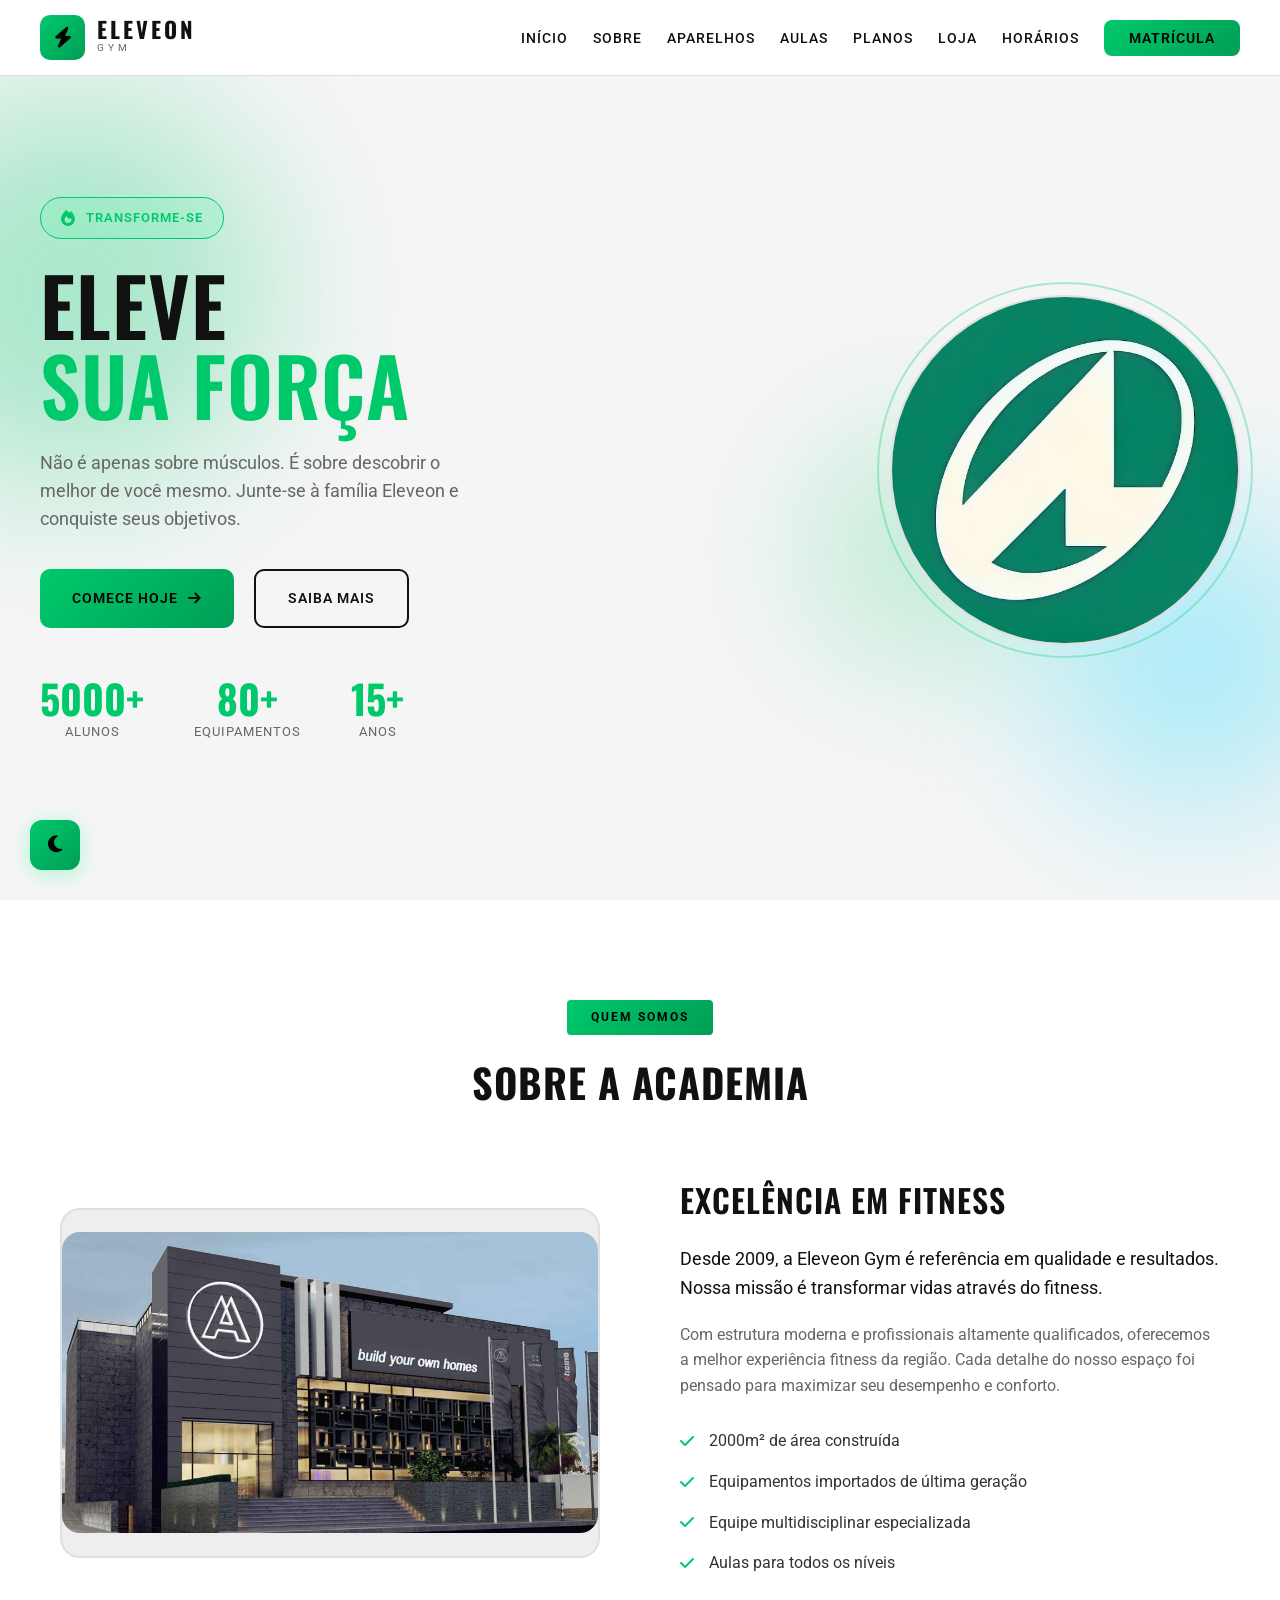
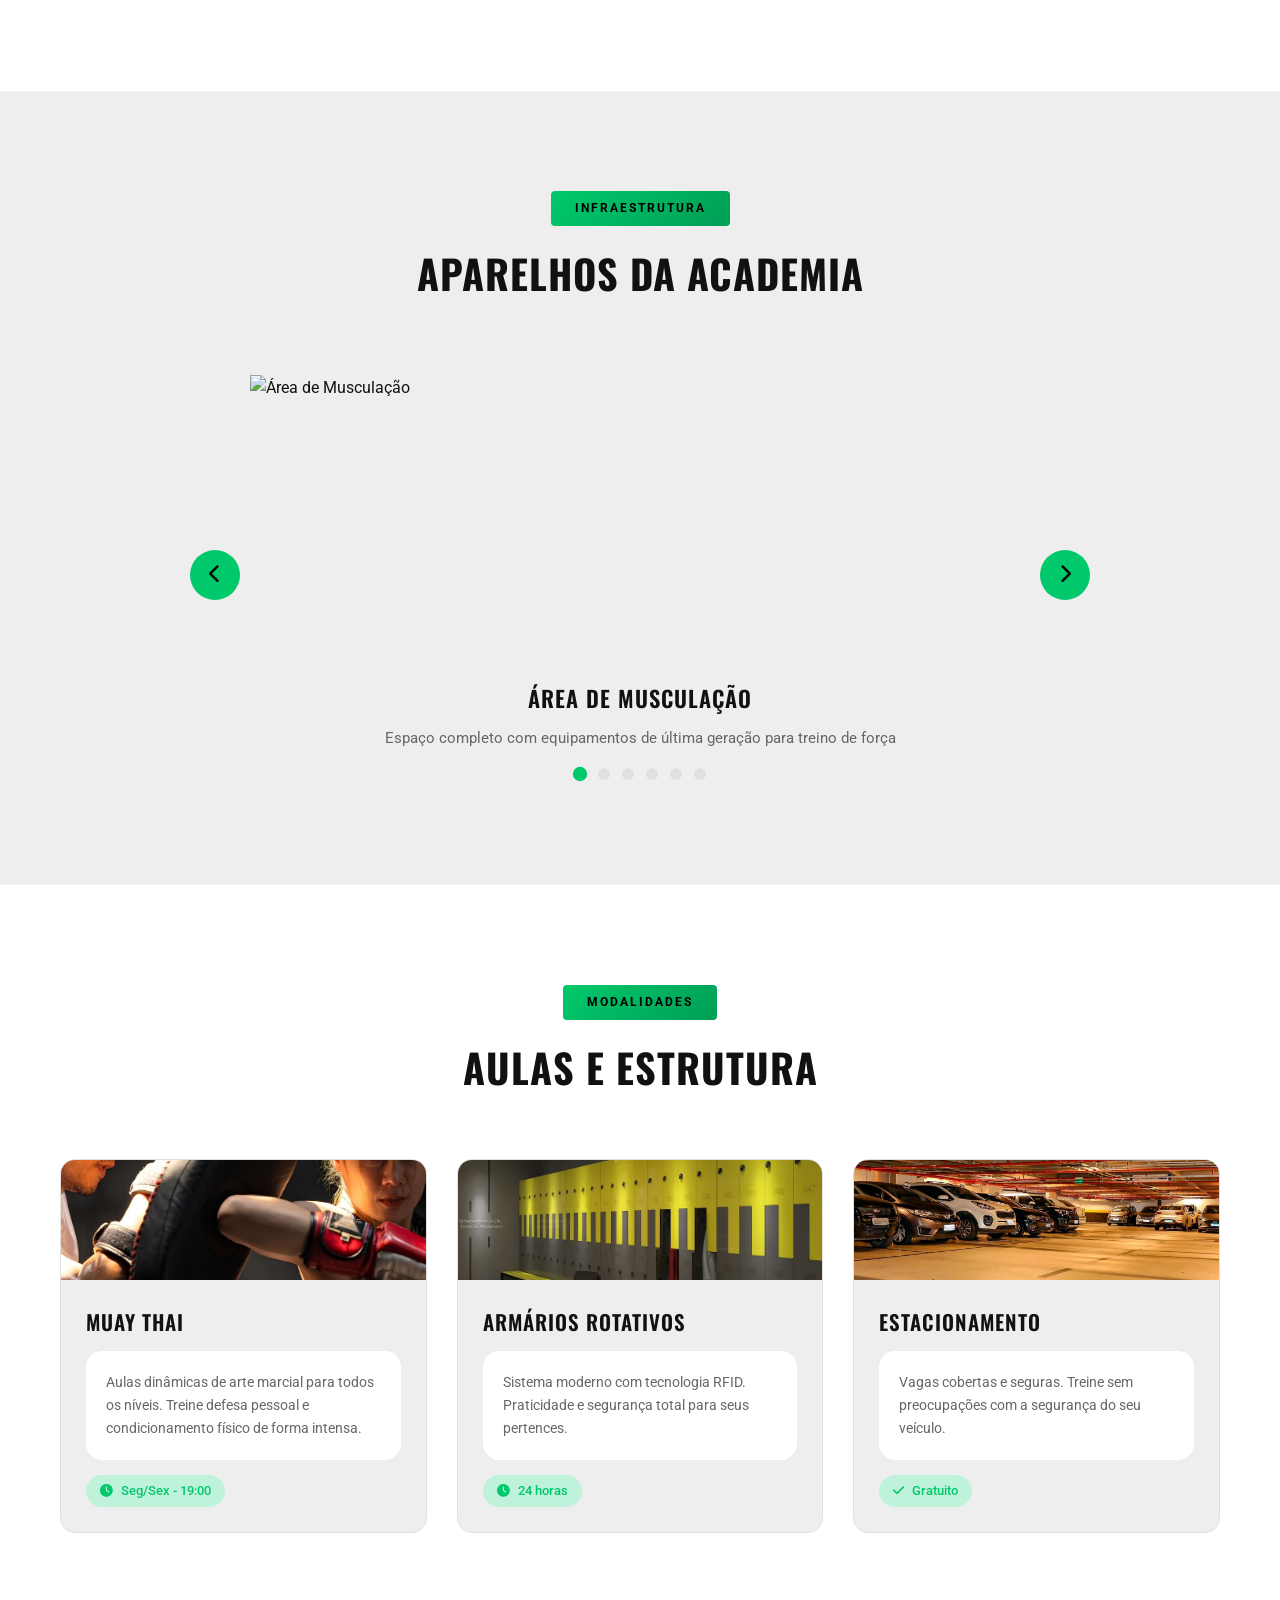
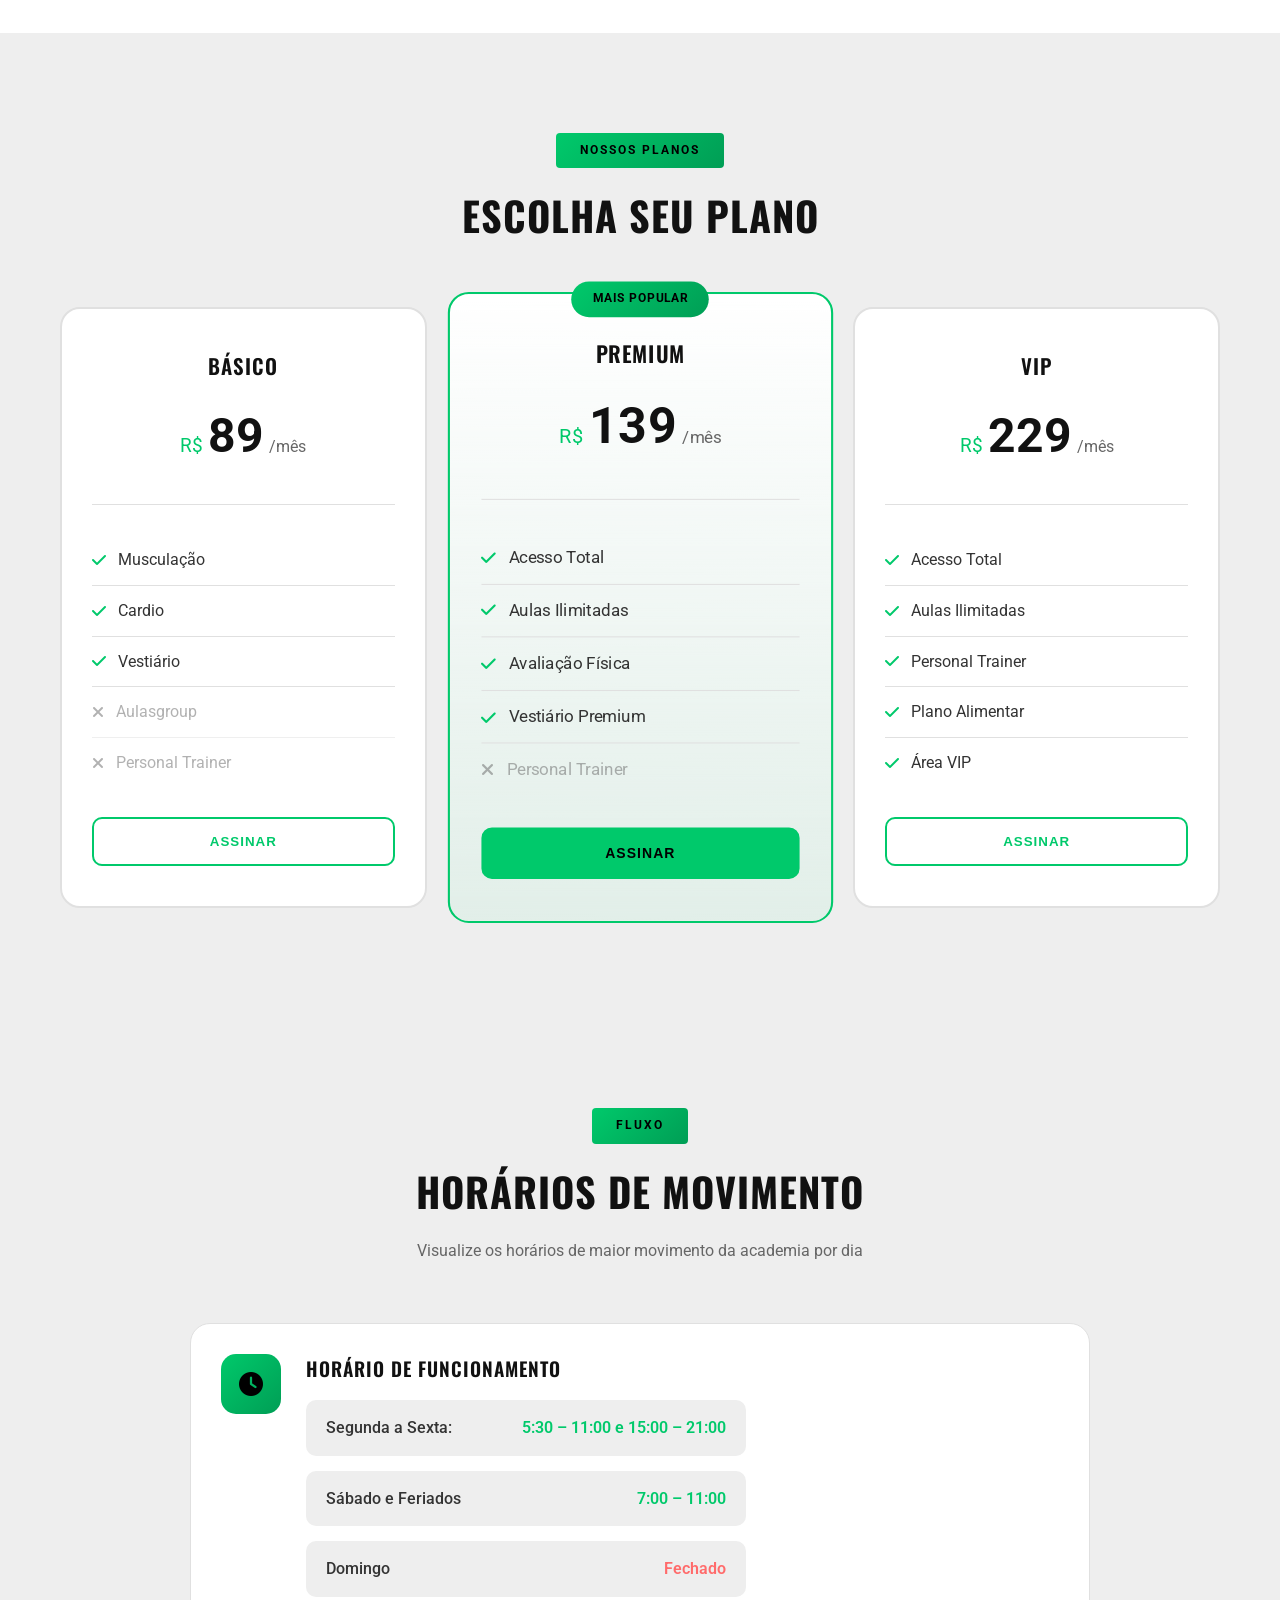
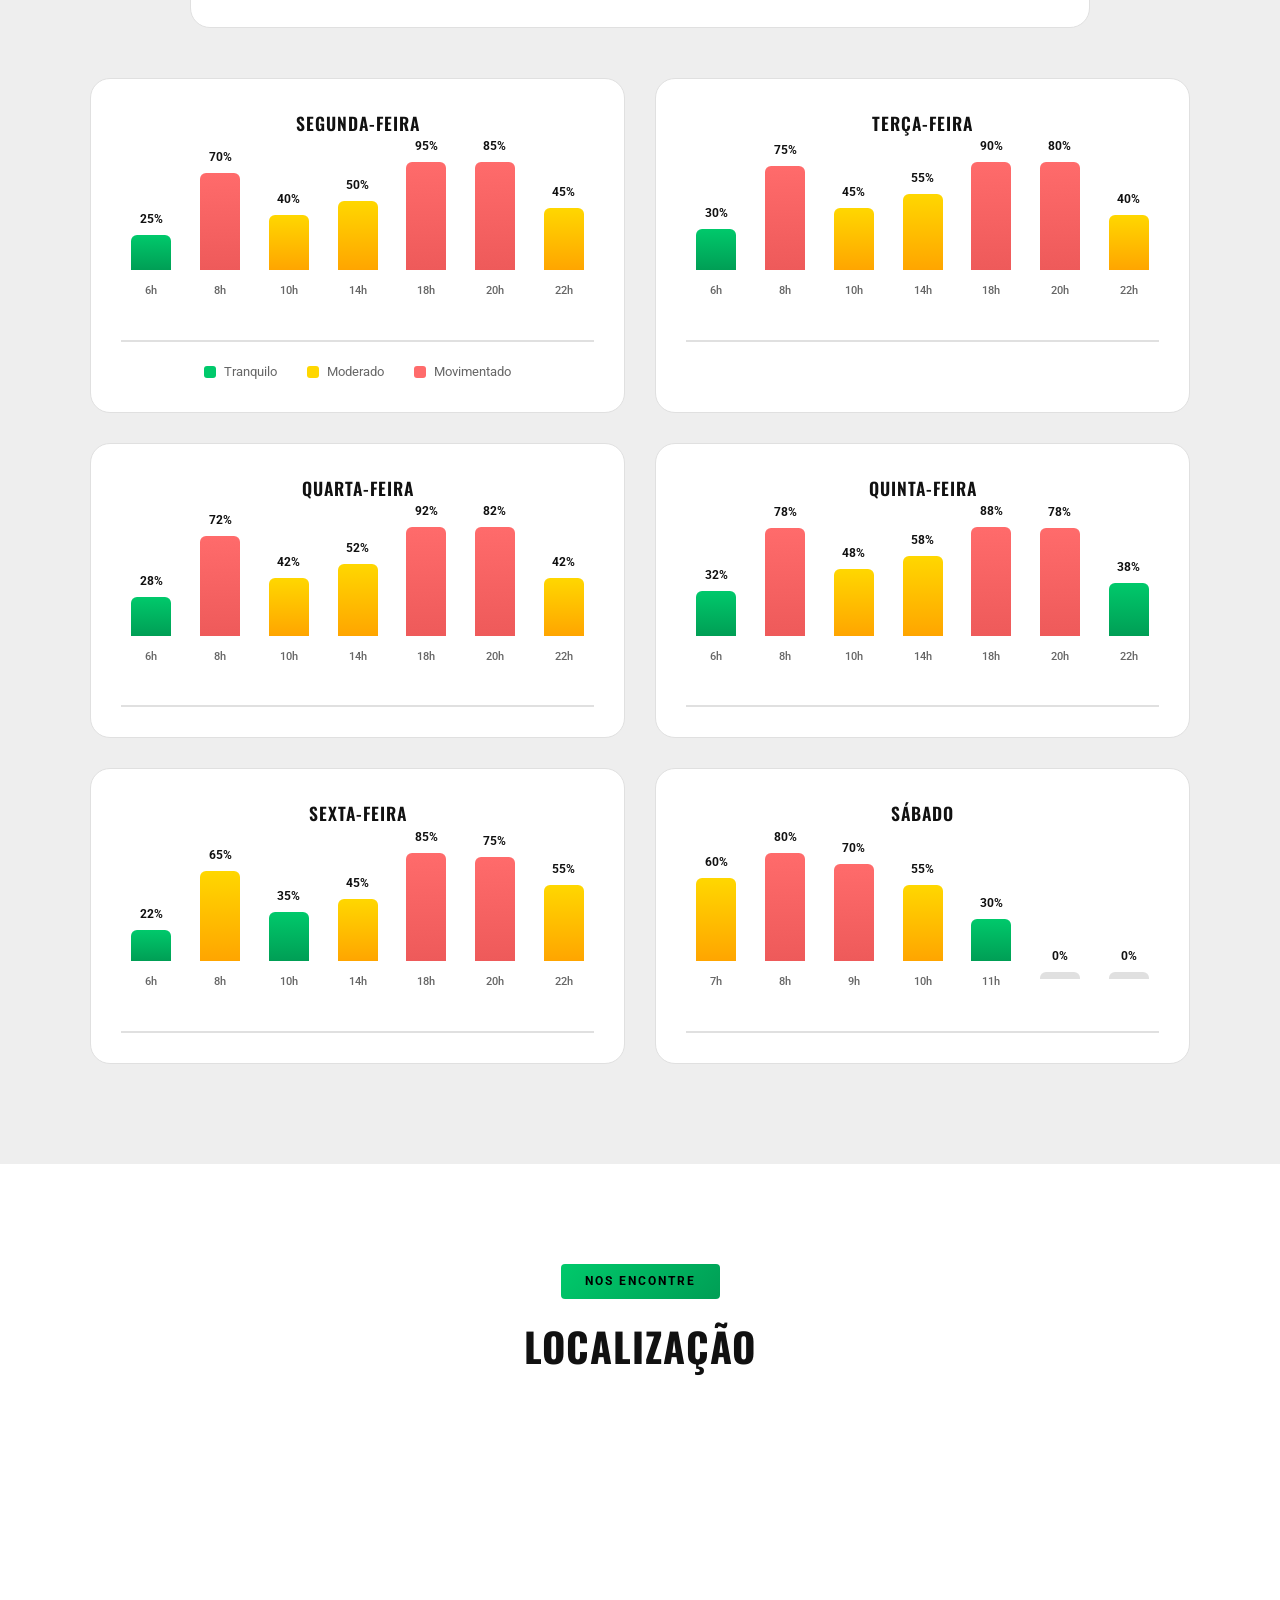
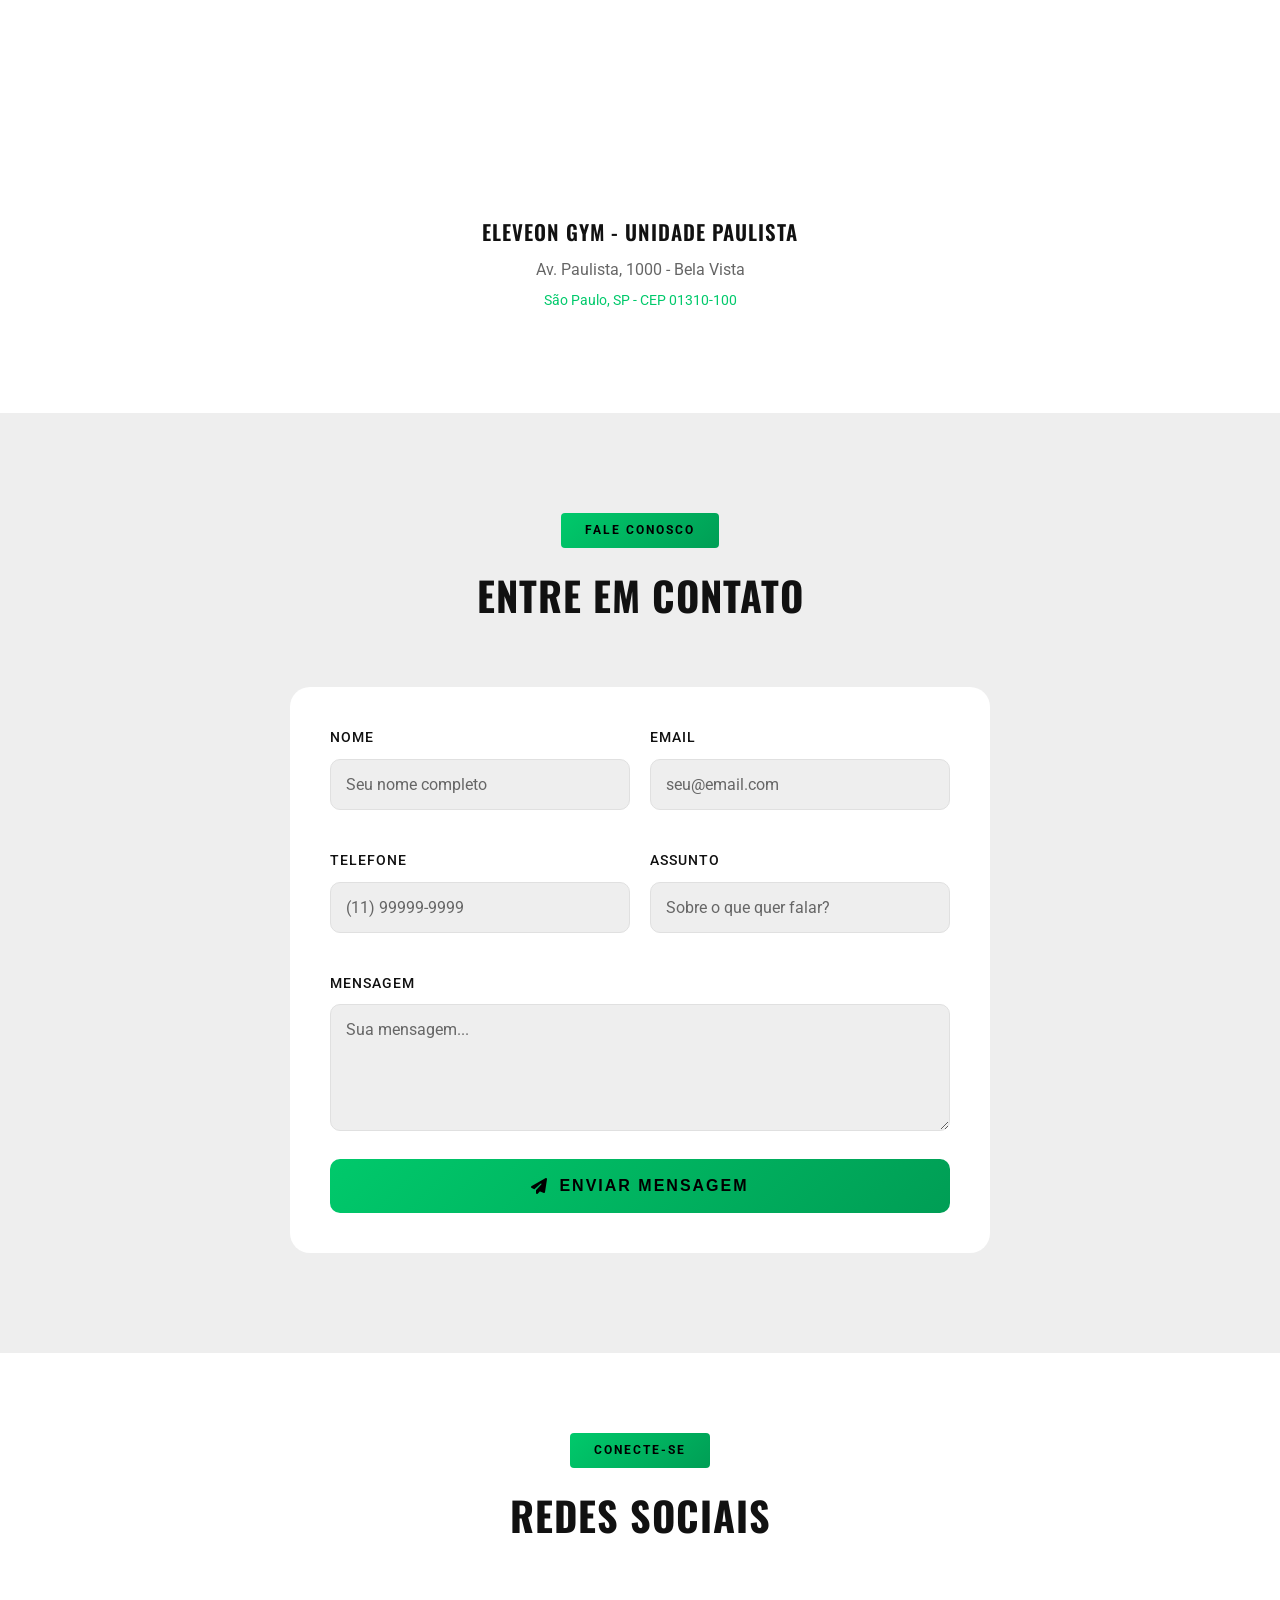
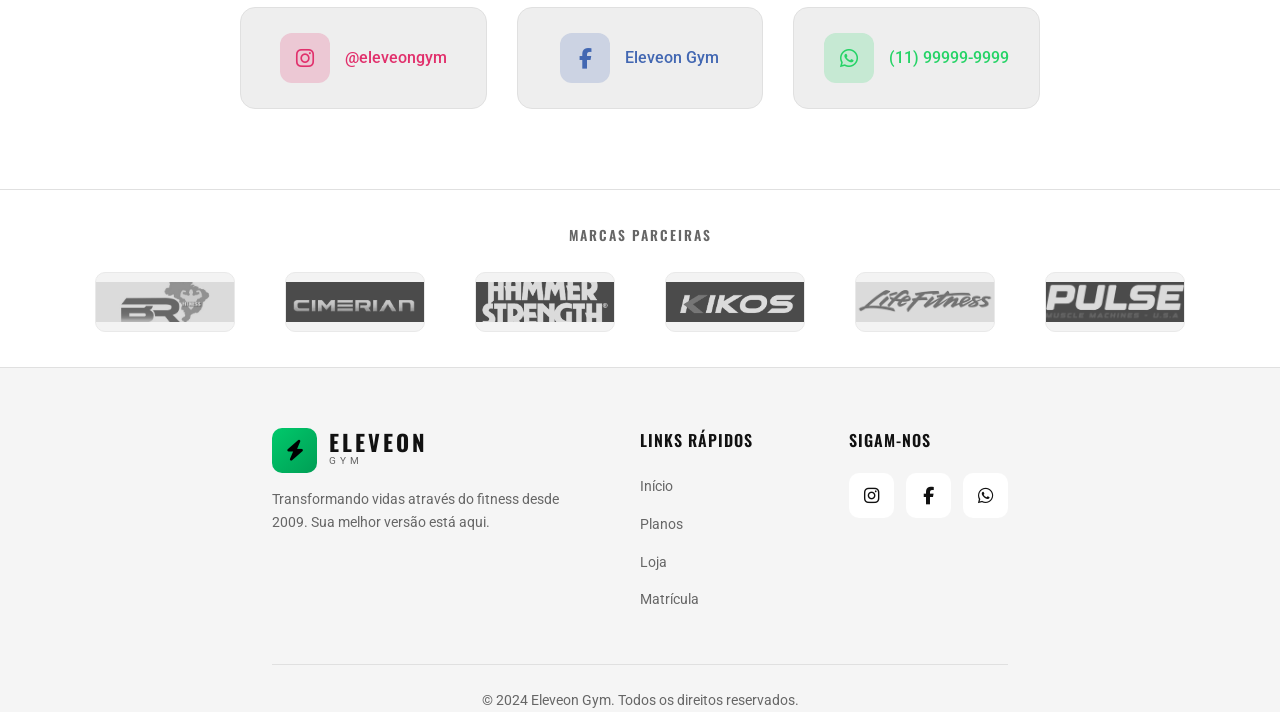
==== commit d61423c0: "eleongym prototipo final" ====
--- a/EleveOnGym-prototipo/index.html
+++ b/EleveOnGym-prototipo/index.html
@@ -220,22 +220,23 @@
                             </div>
                         </div>
                     </div>
-                </div>
-                
+                    
+                </div>
+                <div class="carousel-dots" id="carouselDots">
+                        <span class="dot active" data-index="0"></span>
+                        <span class="dot" data-index="1"></span>
+                        <span class="dot" data-index="2"></span>
+                        <span class="dot" data-index="3"></span>
+                        <span class="dot" data-index="4"></span>
+                        <span class="dot" data-index="5"></span>
+                    </div>
                 <button class="carousel-btn next-btn" id="nextBtn">
                     <i class="fas fa-chevron-right"></i>
                 </button>
             </div>
             
             <!-- Carousel Dots -->
-            <div class="carousel-dots" id="carouselDots">
-                <span class="dot active" data-index="0"></span>
-                <span class="dot" data-index="1"></span>
-                <span class="dot" data-index="2"></span>
-                <span class="dot" data-index="3"></span>
-                <span class="dot" data-index="4"></span>
-                <span class="dot" data-index="5"></span>
-            </div>
+            
         </div>
     </section>
 
@@ -249,7 +250,7 @@
             <div class="classes-grid">
                 <div class="class-card muay-thai">
                     <div class="class-visual">
-                        <img src="assets/muay-thai-academia.jpg">
+                        <img src="assets/muay-thai-academia (1).jpg">
                     </div>
                     <div class="class-content">
                         <h4>Muay Thai</h4>
@@ -275,7 +276,7 @@
                 </div>
                 <div class="class-card parking">
                     <div class="class-visual">
-                        <img src="assets/estac1-academia.webp">
+                        <img src="assets/estacionamento-academia2.jpg">
                     </div>
                     <div class="class-content">
                         <h4>Estacionamento</h4>
@@ -365,10 +366,38 @@
             <div class="section-header light">
                 <span class="section-tag">Fluxo</span>
                 <h2 class="section-title">Horários de Movimento</h2>
-                <p class="section-desc">Visualize os horários de maior movimento da academia</p>
-            </div>
-            <div class="chart-container" id="gymChart">
-                <!-- Chart will be generated by JavaScript -->
+                <p class="section-desc">Visualize os horários de maior movimento da academia por dia</p>
+            </div>
+            
+            <!-- Gym Operating Hours -->
+            <div class="gym-hours-info">
+                <div class="hours-card">
+                    <div class="hours-icon">
+                        <i class="fas fa-clock"></i>
+                    </div>
+                    <div class="hours-content">
+                        <h4>Horário de Funcionamento</h4>
+                        <div class="hours-list">
+                            <div class="hours-item">
+                                <span class="day">Segunda a Sexta: </span>
+                                <span class="time">5:30 – 11:00 e 15:00 – 21:00</span>
+                            </div>
+                            <div class="hours-item">
+                                <span class="day">Sábado e Feriados</span>
+                                <span class="time">7:00 – 11:00</span>
+                            </div>
+                            <div class="hours-item">
+                                <span class="day">Domingo</span>
+                                <span class="time closed">Fechado</span>
+                            </div>
+                        </div>
+                    </div>
+                </div>
+            </div>
+
+            <!-- Charts Grid - 7 charts for each day -->
+            <div class="charts-grid" id="gymCharts">
+                <!-- Charts will be generated by JavaScript -->
             </div>
         </div>
     </section>
@@ -469,30 +498,29 @@
     </section>
 
 <!-- Footer -->
-    <footer class="main-footer">
-        <!-- Partner Brands Section -->
+     <!-- Partner Brands Section -->
         <div class="brands-section">
             <div class="container">
                 <div class="brands-wrapper">
                     <h4 class="brands-title">Marcas Parceiras</h4>
                     <div class="brands-grid">
                         <div class="brand-item">
-                            <i class="fas fa-dumbbell"></i>
+                            <img src="assets/br-fitness-academia.jpg">
                         </div>
                         <div class="brand-item">
-                            <i class="fas fa-heart-pulse"></i>
+                            <img src="assets/cimerian-academia.jpg">
                         </div>
                         <div class="brand-item">
-                            <i class="fas fa-running"></i>
+                            <img src="assets/hammer-academia.png">
                         </div>
                         <div class="brand-item">
-                            <i class="fas fa-bolt"></i>
+                            <img src="assets/kikos-academia.png">
                         </div>
                         <div class="brand-item">
-                            <i class="fas fa-fire"></i>
+                            <img src="assets/logo-lifefitness.png">
                         </div>
                         <div class="brand-item">
-                            <i class="fas fa-medal"></i>
+                            <img src="assets/logopulse-academia.jpg">
                         </div>
                     </div>
                 </div>
--- a/EleveOnGym-prototipo/style.css
+++ b/EleveOnGym-prototipo/style.css
@@ -251,6 +251,13 @@
     display: flex;
     align-items: center;
     justify-content: center;
+    overflow: hidden;
+}
+
+.modal-image-area img {
+    width: 100%;
+    height: 100%;
+    object-fit: cover;
 }
 
 .modal-image-area i {
@@ -1067,14 +1074,14 @@
 .class-content h4 {
     font-size: 1.3rem;
     margin-bottom: 12px;
-    color: white;
+    color: var(--light);
 }
 
 .class-content p {
-    color: lightgrey;
+    color: var(--gray);
     font-size: 0.9rem;
     margin-bottom: 15px;
-    background: rgba(0,0,0,0.75);
+    background: var(--dark-2);
     backdrop-filter: blur(4px);
     border-radius: 16px; /* aqui arredonda o retângulo */
     padding: 20px; /* espaço entre texto e borda */
@@ -1240,6 +1247,7 @@
 .products-section {
     padding: 100px 0;
     background: var(--dark-2);
+    
 }
 
 .product-filters {
@@ -1378,13 +1386,97 @@
     background: var(--dark-3);
 }
 
-.chart-container {
+/* Gym Hours Info */
+.gym-hours-info {
     max-width: 900px;
-    margin: 0 auto;
-    padding: 40px;
+    margin: 0 auto 50px;
+}
+
+.hours-card {
+    display: flex;
+    align-items: flex-start;
+    gap: 25px;
+    padding: 30px;
     background: var(--dark-2);
     border-radius: 20px;
     border: 1px solid var(--dark-4);
+}
+
+.hours-icon {
+    width: 60px;
+    height: 60px;
+    min-width: 60px;
+    background: linear-gradient(135deg, var(--primary) 0%, var(--primary-dark) 100%);
+    border-radius: 15px;
+    display: flex;
+    align-items: center;
+    justify-content: center;
+    font-size: 1.5rem;
+    color: #000;
+}
+
+.hours-content h4 {
+    font-size: 1.2rem;
+    margin-bottom: 15px;
+    color: var(--light);
+    font-family: var(--font-heading);
+    text-transform: uppercase;
+}
+
+.hours-list {
+    display: flex;
+    flex-direction: column;
+    gap: 15px;
+}
+
+.hours-item {
+    display: flex;
+    justify-content: space-between;
+    align-items: center;
+    padding: 15px 20px;
+    background: var(--dark-3);
+    border-radius: 10px;
+}
+
+.hours-item .day {
+    font-weight: 500;
+    color: var(--light-2);
+    padding-right: 70px;
+}
+
+.hours-item .time {
+    color: var(--primary);
+    font-weight: 600;
+}
+
+.hours-item .time.closed {
+    color: #FF6B6B;
+}
+
+/* Charts Grid */
+.charts-grid {
+    display: grid;
+    grid-template-columns: repeat(2, 1fr);
+    gap: 30px;
+    max-width: 1100px;
+    margin: 0 auto;
+}
+
+.chart-container {
+    padding: 30px;
+    background: var(--dark-2);
+    border-radius: 20px;
+    border: 1px solid var(--dark-4);
+}
+
+.chart-day-title {
+    text-align: center;
+    font-size: 1.1rem;
+    margin-bottom: 25px;
+    color: var(--light);
+    font-family: var(--font-heading);
+    text-transform: uppercase;
+    letter-spacing: 1px;
 }
 
 .chart-title {
@@ -1397,9 +1489,9 @@
     display: flex;
     align-items: flex-end;
     justify-content: space-between;
-    height: 250px;
-    gap: 15px;
-    padding-bottom: 50px;
+    height: 180px;
+    gap: 8px;
+    padding-bottom: 40px;
     border-bottom: 2px solid var(--dark-4);
 }
 
@@ -1414,8 +1506,8 @@
 
 .chart-bar {
     width: 100%;
-    max-width: 60px;
-    border-radius: 8px 8px 0 0;
+    max-width: 40px;
+    border-radius: 6px 6px 0 0;
     position: relative;
     transition: height 1s ease;
 }
@@ -1435,17 +1527,17 @@
 .chart-bar::after {
     content: attr(data-value);
     position: absolute;
-    top: -30px;
+    top: -25px;
     left: 50%;
     transform: translateX(-50%);
     font-weight: 700;
-    font-size: 0.9rem;
+    font-size: 0.75rem;
     color: var(--light);
 }
 
 .chart-label {
-    margin-top: 15px;
-    font-size: 0.85rem;
+    margin-top: 12px;
+    font-size: 0.7rem;
     color: var(--gray);
     font-weight: 500;
 }
@@ -1453,8 +1545,8 @@
 .chart-legend {
     display: flex;
     justify-content: center;
-    gap: 40px;
-    margin-top: 30px;
+    gap: 30px;
+    margin-top: 20px;
 }
 
 .legend-item {
@@ -1462,7 +1554,7 @@
     align-items: center;
     gap: 8px;
     color: var(--gray);
-    font-size: 0.85rem;
+    font-size: 0.8rem;
 }
 
 .legend-dot {
@@ -1481,6 +1573,49 @@
 
 .legend-dot.high {
     background: #FF6B6B;
+}
+
+/* Responsive for charts grid */
+@media (max-width: 900px) {
+    .charts-grid {
+        grid-template-columns: 1fr;
+    }
+    
+    .hours-card {
+        flex-direction: column;
+        text-align: center;
+    }
+    
+    .hours-icon {
+        margin: 0 auto;
+    }
+    
+    .hours-item {
+        flex-direction: column;
+        gap: 5px;
+        padding-left: 5px;
+        text-align: center;
+    }
+}
+
+@media (max-width: 480px) {
+    .chart-bars {
+        height: 150px;
+        gap: 4px;
+    }
+    
+    .chart-bar {
+        max-width: 25px;
+    }
+    
+    .chart-bar::after {
+        font-size: 0.6rem;
+        top: -20px;
+    }
+    
+    .chart-label {
+        font-size: 0.6rem;
+    }
 }
 
 /* ========================================
@@ -1755,7 +1890,7 @@
    ======================================== */
 .main-footer {
     background: var(--dark-3);
-    padding: 60px 0 25px;
+    padding: 0px 0 25px;
     border-top: 1px solid var(--dark-4);
 }
 
@@ -1838,8 +1973,9 @@
     text-align: center;
     position: relative;
     overflow: hidden;
-}
-
+    min-height: 60vh;
+    z-index: 10;
+}
 .page-hero-shapes {
     position: absolute;
     inset: 0;
@@ -1854,12 +1990,11 @@
 .page-hero-badge {
     display: inline-flex;
     align-items: center;
-    gap: 10px;
+    
     background: rgba(0, 255, 135, 0.1);
     border: 1px solid var(--primary);
     padding: 10px 20px;
     border-radius: 30px;
-    margin-bottom: 25px;
     color: var(--primary);
     font-size: 0.8rem;
     font-weight: 600;
@@ -1869,7 +2004,6 @@
 
 .page-hero-title {
     font-size: 3.5rem;
-    margin-bottom: 15px;
 }
 
 .page-hero-title .accent {
@@ -2144,6 +2278,13 @@
     .hero-stats {
         flex-direction: column;
         gap: 20px;
+        padding-bottom: 30px;
+    }
+    
+    .stat-item {
+        padding: 15px 10px;
+        background: rgba(0, 255, 135, 0.05);
+        border-radius: 10px;
     }
     
     .page-hero-title {
@@ -2261,7 +2402,7 @@
 
 .carousel-dots {
     position: absolute;
-    bottom: 20px;
+    bottom: 5px;
     left: 50%;
     transform: translateX(-50%);
     display: flex;
@@ -2289,10 +2430,11 @@
    PARTNER BRANDS SECTION
    ======================================== */
 .brands-section {
-    padding: 40px 0;
+    padding: 35px 0;
     background: var(--dark-2);
     border-top: 1px solid var(--dark-4);
     border-bottom: 1px solid var(--dark-4);
+    margin-bottom: 60px
 }
 
 .brands-wrapper {
@@ -2371,4 +2513,56 @@
         max-width: 100%;
         border-radius: 8px;
     }
-}+}
+.class-visual img {
+    width: 100%;
+    height: 100%;
+    object-fit: cover;
+}
+html, body {
+    height: 100%;
+}
+
+body {
+    display: flex;
+    flex-direction: column;
+    margin-top: 0px;
+}
+
+.main-footer {
+    margin-top: auto;
+}
+.products-grid {
+    display: grid;
+    grid-template-columns: repeat(4, 1fr);
+    gap: 25px;
+}
+
+/* Tablet */
+@media (max-width: 900px) {
+    .products-grid {
+        grid-template-columns: repeat(3, 1fr);
+    }
+}
+
+/* Celular */
+@media (max-width: 600px) {
+    .products-grid {
+        grid-template-columns: repeat(2, 1fr);
+    }
+}
+.product-image img {
+    width: 100%;
+    height: 100%;
+    object-fit: cover;
+}
+.brand-item img {
+    width: 100%;
+    height: 100%;
+    object-fit: cover
+}
+* {
+    margin: 0;
+    padding: 0;
+    box-sizing: border-box;
+}
